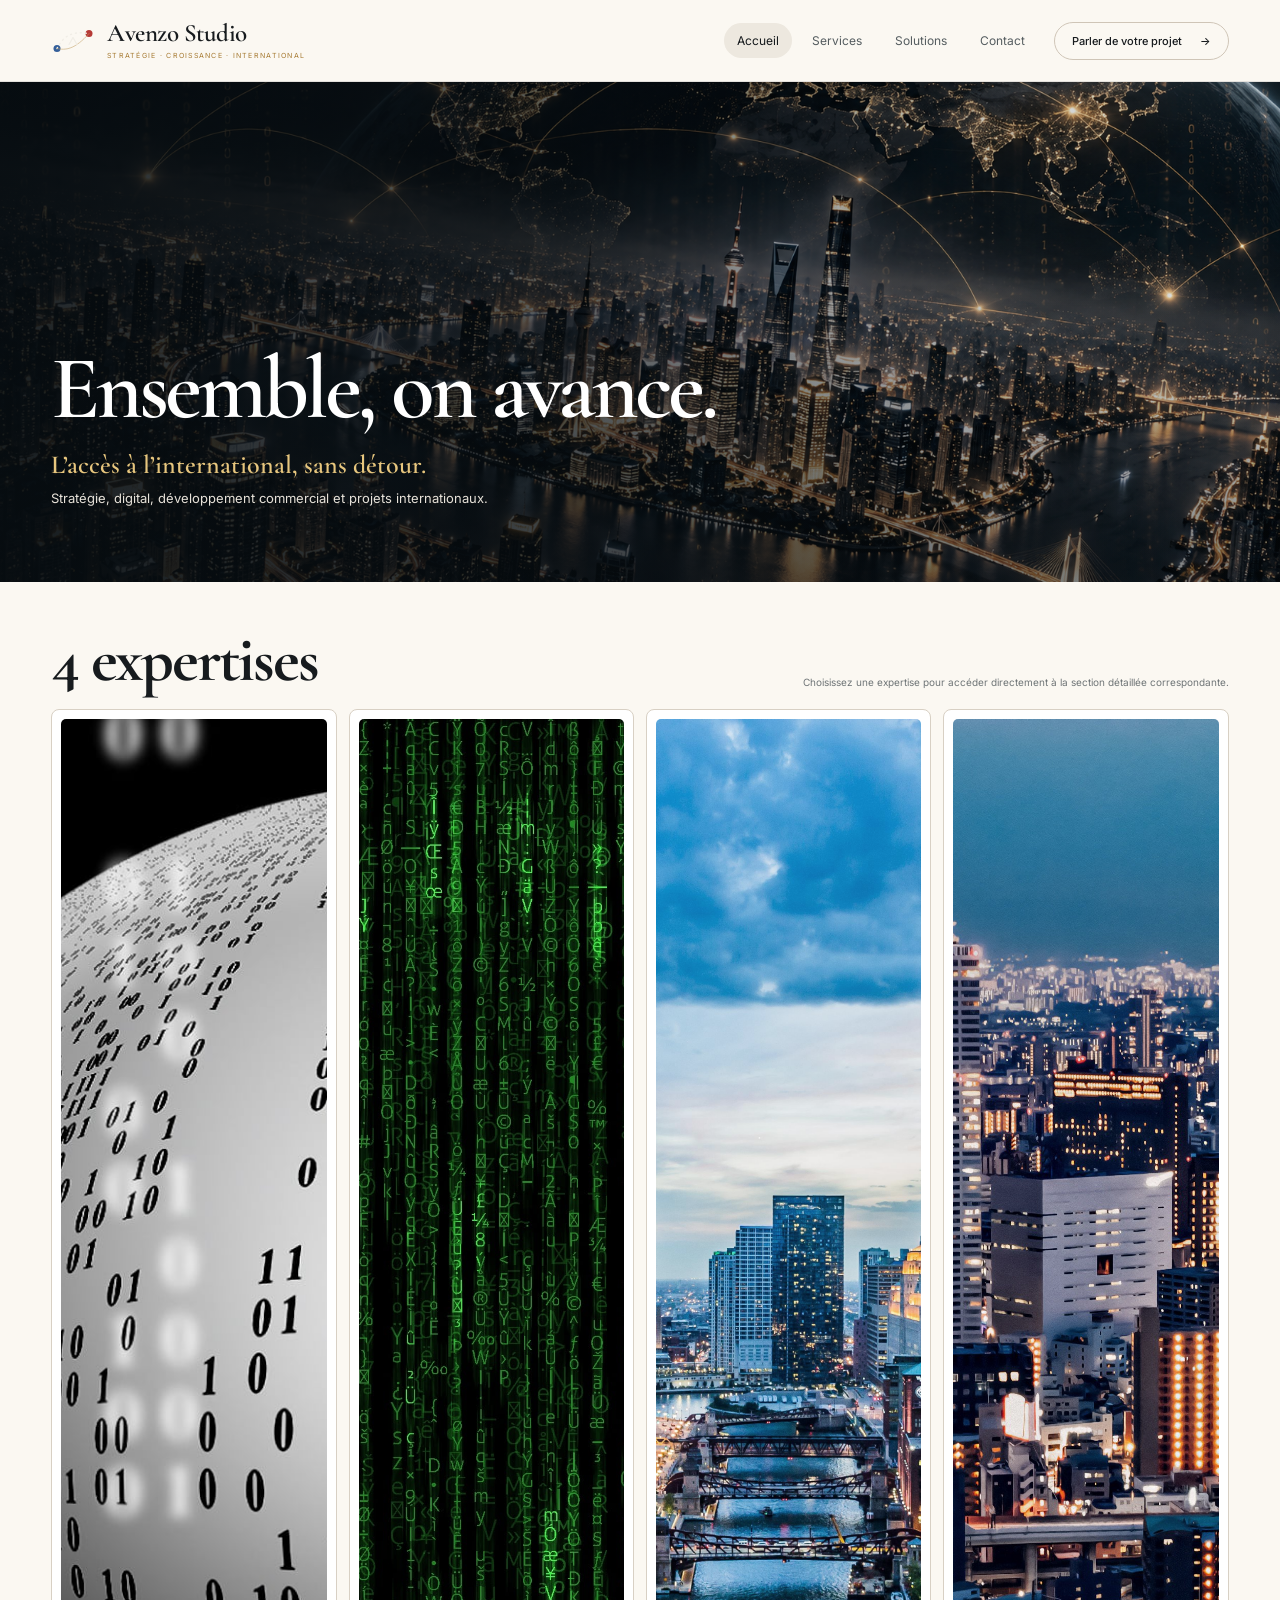
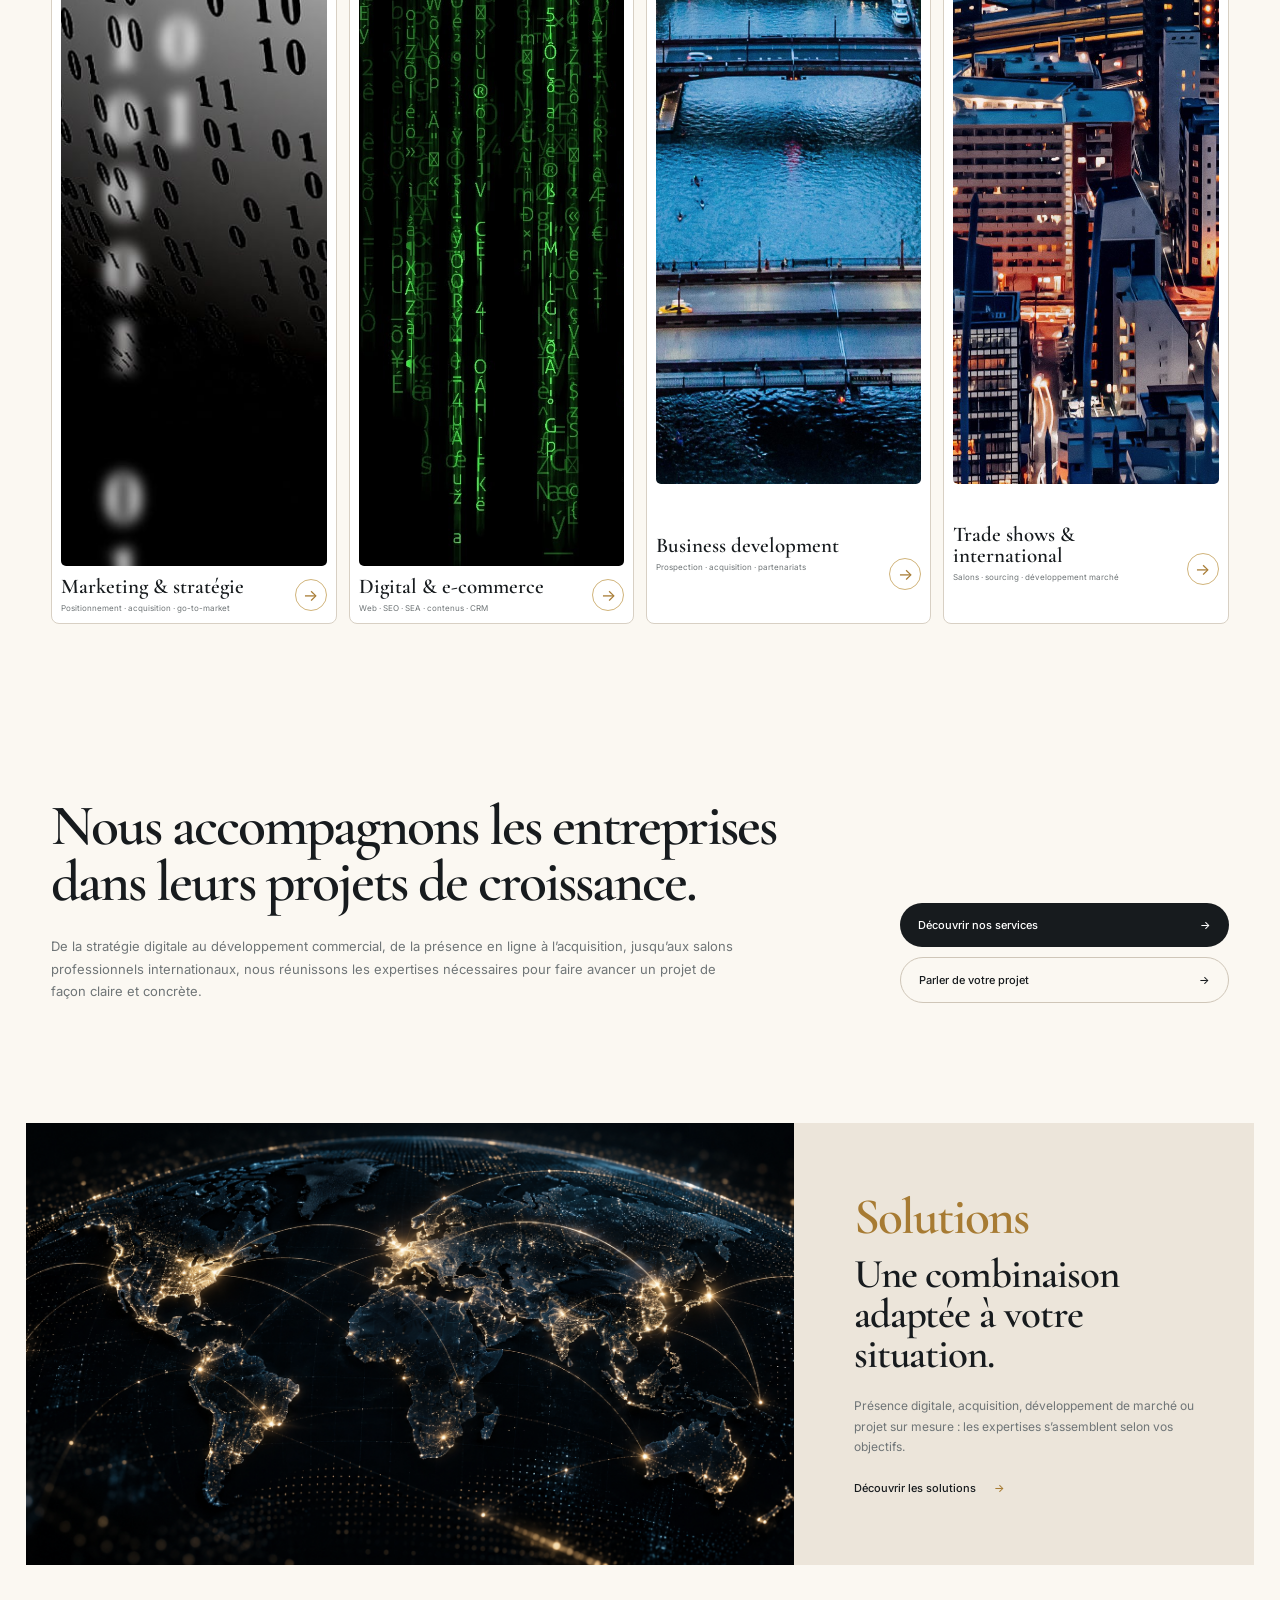
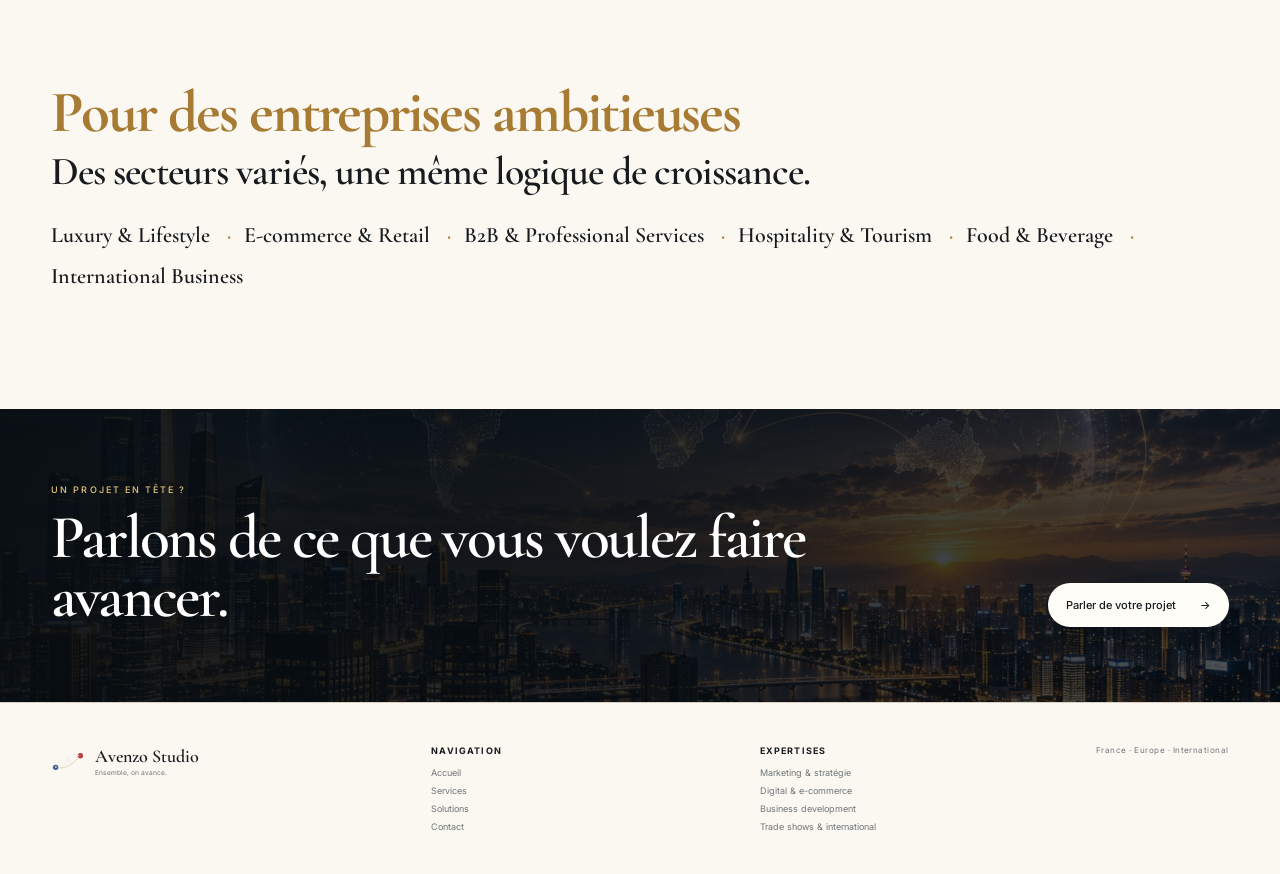
==== index.html @ 33664905 "Restore owner-supplied images to homepage expertise cards" ====
<!doctype html>
<html lang="fr">
<head>
  <meta charset="utf-8" />
  <meta name="viewport" content="width=device-width, initial-scale=1" />
  <meta name="description" content="Avenzo Studio accompagne les entreprises en stratégie, digital, business development et développement international." />
  <meta name="robots" content="index,follow" />
  <meta name="theme-color" content="#f7f2e9" />
  <link rel="canonical" href="https://avenzo-kappa.vercel.app/" />
  <meta property="og:type" content="website" />
  <meta property="og:title" content="Avenzo Studio — Ensemble, on avance" />
  <meta property="og:description" content="Stratégie, digital, développement commercial et projets internationaux." />
  <meta property="og:url" content="https://avenzo-kappa.vercel.app/" />
  <title>Avenzo Studio — Ensemble, on avance</title>
  <link rel="preconnect" href="https://fonts.googleapis.com">
  <link rel="preconnect" href="https://fonts.gstatic.com" crossorigin>
  <link href="https://fonts.googleapis.com/css2?family=Cormorant+Garamond:wght@600;700&family=Inter:wght@400;500;600&display=swap" rel="stylesheet">
  <link rel="icon" href="/assets/avenzo-mark.svg" type="image/svg+xml" />
  <link rel="stylesheet" href="/styles.css" />
  <script type="application/ld+json">
  {
    "@context":"https://schema.org",
    "@type":"Organization",
    "name":"Avenzo Studio",
    "url":"https://avenzo-kappa.vercel.app/",
    "logo":"https://avenzo-kappa.vercel.app/assets/avenzo-mark.svg",
    "email":"contact@avenzostudios.com",
    "description":"Avenzo Studio accompagne les entreprises en stratégie, digital, business development et développement international.",
    "areaServed":["France","Europe","International"],
    "knowsLanguage":["fr","zh","en"]
  }
  </script>
  <!-- asset-refresh-2026-09-22: high-resolution media -->
</head>
<body data-page="home">
  <a class="skip-link" href="#main">Aller au contenu</a>

  <header class="site-header">
    <a class="brand" href="/" aria-label="Avenzo Studio — Accueil">
      <img src="/assets/avenzo-mark.svg" alt="" />
      <span><strong>Avenzo Studio</strong><small>Stratégie · Croissance · International</small></span>
    </a>
    <button class="menu-toggle" type="button" aria-expanded="false" aria-controls="main-nav">Menu</button>
    <nav class="main-nav" id="main-nav" aria-label="Navigation principale">
      <a class="active" href="/">Accueil</a>
      <a href="/services">Services</a>
      <a href="/solutions">Solutions</a>
      <a href="/contact">Contact</a>
    </nav>
    <a class="header-cta" href="/contact">Parler de votre projet <span>→</span></a>
  </header>

  <main id="main">
    <section class="hero hero-v8">
      <img class="hero-image" src="/assets/generated-global-cybercity.png" alt="" width="2048" height="1365" fetchpriority="high" decoding="async" />
      <div class="hero-shade"></div>
      <div class="hero-content shell">
        <h1>Ensemble, on avance.</h1>
        <p class="hero-tagline">L’accès à l’international, sans détour.</p>
        <p class="hero-lead">Stratégie, digital, développement commercial et projets internationaux.</p>
      </div>
    </section>

    <section class="expertise-section shell" aria-labelledby="expertise-title">
      <div class="expertise-topline">
        <div>
          <h2 id="expertise-title" class="section-title-primary">4 expertises</h2>
        </div>
        <p>Choisissez une expertise pour accéder directement à la section détaillée correspondante.</p>
      </div>

      <div class="expertise-grid">
        <a class="expertise-card" href="/services#strategy">
          <img src="/assets/original-strategy-globe.jpg" alt="Univers stratégique et international" width="2048" height="1447" loading="lazy" decoding="async" />
          <div class="expertise-card-copy"><strong>Marketing & stratégie</strong><small>Positionnement · acquisition · go-to-market</small></div><span>→</span>
        </a>
        <a class="expertise-card" href="/services#digital">
          <img src="/assets/original-digital-matrix.jpg" alt="Univers digital et e-commerce" width="2048" height="1447" loading="lazy" decoding="async" />
          <div class="expertise-card-copy"><strong>Digital & e-commerce</strong><small>Web · SEO · SEA · contenus · CRM</small></div><span>→</span>
        </a>
        <a class="expertise-card" href="/services#growth">
          <img src="/assets/original-growth-city.jpg" alt="Développement commercial et croissance" width="2048" height="1365" loading="lazy" decoding="async" />
          <div class="expertise-card-copy"><strong>Business development</strong><small>Prospection · acquisition · partenariats</small></div><span>→</span>
        </a>
        <a class="expertise-card" href="/services#trade">
          <img src="/assets/original-trade-city.jpg" alt="Salons professionnels et développement international" width="2048" height="1365" loading="lazy" decoding="async" />
          <div class="expertise-card-copy"><strong>Trade shows & international</strong><small>Salons · sourcing · développement marché</small></div><span>→</span>
        </a>
      </div>
    </section>

    <section class="intro-section section-shell">
      <div class="intro-copy">
        <h2>Nous accompagnons les entreprises dans leurs projets de croissance.</h2>
        <p>De la stratégie digitale au développement commercial, de la présence en ligne à l’acquisition, jusqu’aux salons professionnels internationaux, nous réunissons les expertises nécessaires pour faire avancer un projet de façon claire et concrète.</p>
      </div>
      <div class="intro-actions">
        <a class="button button-dark" href="/services">Découvrir nos services <span>→</span></a>
        <a class="button button-ghost" href="/contact">Parler de votre projet <span>→</span></a>
      </div>
    </section>

    <section class="image-banner image-banner-split">
      <div class="image-panel">
        <img src="/assets/generated-network-midnight.png" alt="Shanghai et développement international" width="1672" height="941" loading="lazy" decoding="async" />
      </div>
      <div class="image-banner-copy">
        <h2 class="solutions-focus">Solutions</h2>
        <h3>Une combinaison adaptée à votre situation.</h3>
        <p>Présence digitale, acquisition, développement de marché ou projet sur mesure : les expertises s’assemblent selon vos objectifs.</p>
        <a class="text-link" href="/solutions">Découvrir les solutions <span>→</span></a>
      </div>
    </section>

    <section class="sector-section section-shell">
      <div class="sector-heading">
        <h2>Pour des entreprises ambitieuses</h2>
        <h3>Des secteurs variés, une même logique de croissance.</h3>
      </div>
      <div class="sector-list" aria-label="Secteurs accompagnés">
        <span>Luxury & Lifestyle</span>
        <span>E-commerce & Retail</span>
        <span>B2B & Professional Services</span>
        <span>Hospitality & Tourism</span>
        <span>Food & Beverage</span>
        <span>International Business</span>
      </div>
    </section>

    <section class="final-cta">
      <div><p class="eyebrow eyebrow-light">UN PROJET EN TÊTE ?</p><h2>Parlons de ce que vous voulez faire avancer.</h2></div>
      <a class="button button-light" href="/contact">Parler de votre projet <span>→</span></a>
    </section>
  </main>

  <footer class="site-footer site-footer-structured">
    <div class="footer-brand">
      <img src="/assets/avenzo-mark.svg" alt="" />
      <span><strong>Avenzo Studio</strong><small>Ensemble, on avance.</small></span>
    </div>
    <nav class="footer-nav" aria-label="Navigation du pied de page">
      <div><strong>Navigation</strong><a href="/">Accueil</a><a href="/services">Services</a><a href="/solutions">Solutions</a><a href="/contact">Contact</a></div>
      <div><strong>Expertises</strong><a href="/services#strategy">Marketing & stratégie</a><a href="/services#digital">Digital & e-commerce</a><a href="/services#growth">Business development</a><a href="/services#trade">Trade shows & international</a></div>
    </nav>
    <p class="footer-note">France · Europe · International</p>
  </footer>

  <script src="/app.js"></script>
  <script src="/tracking-config.js"></script>
  <script src="/tracking.js"></script>
</body>
</html>
---- styles.css ----
:root{
  --paper:#f4efe6;
  --paper-2:#fbf8f2;
  --ink:#171b1e;
  --muted:#6f7577;
  --line:#d8d0c4;
  --gold:#a77b33;
  --gold-soft:#d9bd86;
  --dark:#10171d;
  --dark-2:#172129;
  --white:#fffdf8;
  --title:"Cormorant Garamond",Georgia,"Times New Roman",serif;
  --ui:"Inter",system-ui,-apple-system,BlinkMacSystemFont,"Segoe UI",sans-serif;
}

*{box-sizing:border-box}
html{scroll-behavior:smooth;scroll-padding-top:96px}
body{margin:0;background:var(--paper-2);color:var(--ink);font-family:var(--ui);font-weight:400}
body.menu-open{overflow:hidden}
a{color:inherit;text-decoration:none}
button,input,textarea{font:inherit}
img{display:block;max-width:100%}
.skip-link{position:fixed;left:16px;top:-80px;z-index:100;background:#fff;color:#000;padding:10px 14px;border-radius:4px}
.skip-link:focus{top:16px}

.site-header{
  position:sticky;top:0;z-index:40;
  display:grid;grid-template-columns:1fr auto 1fr;align-items:center;gap:28px;
  min-height:82px;padding:0 4vw;
  background:rgba(251,248,242,.94);backdrop-filter:blur(14px);
  border-bottom:1px solid rgba(23,27,30,.10)
}
.brand{display:flex;align-items:center;gap:12px;min-width:0}
.brand img{width:44px;height:44px;object-fit:contain}
.brand span{display:flex;flex-direction:column;min-width:0}
.brand strong{font:600 25px/1 var(--title);letter-spacing:-.02em}
.brand small{margin-top:5px;color:var(--gold);font-size:7px;letter-spacing:.18em;text-transform:uppercase;white-space:nowrap}
.main-nav{display:flex;align-items:center;gap:7px}
.main-nav a{padding:10px 13px;border-radius:999px;color:#555d60;font-size:12px}
.main-nav a:hover,.main-nav a.active{background:#ede8df;color:#15191c}
.header-cta{justify-self:end;display:inline-flex;align-items:center;gap:18px;padding:11px 17px;border:1px solid #cfc5b7;border-radius:999px;font-size:11px;font-weight:500}
.header-cta:hover{background:#171b1e;color:#fff;border-color:#171b1e}
.menu-toggle{display:none;border:1px solid #cfc5b7;border-radius:999px;background:transparent;padding:10px 14px;font-size:11px}

.banner{
  position:relative;overflow:hidden;
  min-height:430px;display:flex;align-items:flex-end;
  color:var(--white);background:var(--dark)
}
.banner-home{min-height:500px}
.banner-page{min-height:390px}
.banner-image{position:absolute;inset:0;width:100%;height:100%;object-fit:cover;filter:saturate(.78) contrast(1.02)}
.banner-overlay{position:absolute;inset:0;background:
  linear-gradient(90deg,rgba(11,17,22,.88) 0%,rgba(11,17,22,.66) 46%,rgba(11,17,22,.20) 78%,rgba(11,17,22,.12) 100%),
  linear-gradient(0deg,rgba(11,17,22,.42),rgba(11,17,22,.04))}
.banner-content{position:relative;z-index:2;width:min(1180px,92vw);margin:0 auto;padding:72px 0}
.banner-content h1{max-width:880px;margin:0;font:600 clamp(52px,6.2vw,90px)/.88 var(--title);letter-spacing:-.04em}
.banner-content h1 span{color:#e0bd79}
.banner-lead{max-width:680px;margin:23px 0 0;color:#e6e2da;font-size:14px;line-height:1.65}
.banner-sideword{position:absolute;z-index:2;right:4vw;bottom:54px;color:#f1d296;font-size:10px;letter-spacing:.36em;writing-mode:vertical-rl;text-transform:uppercase}
.eyebrow{margin:0 0 14px;color:var(--gold);font-size:9px;font-weight:500;letter-spacing:.23em;text-transform:uppercase}
.eyebrow-light{color:#e7c67e}

.section-shell{width:min(1180px,92vw);margin:0 auto}
.intro-section{display:grid;grid-template-columns:minmax(0,1.4fr) minmax(260px,.6fr);gap:80px;align-items:end;padding:105px 0 120px}
.intro-copy{max-width:760px}
.intro-copy h2,.section-heading h2,.solutions-intro h2,.solution-copy h2,.method h2,.service-detail-head h2,.contact-intro h2{
  margin:0;font:600 clamp(38px,4.5vw,60px)/.98 var(--title);letter-spacing:-.035em
}
.intro-copy>p:last-child,.solutions-intro>p:last-child,.solution-copy>p:last-child,.contact-intro>p{
  max-width:700px;margin:24px 0 0;color:var(--muted);font-size:13px;line-height:1.75
}
.intro-actions{display:flex;flex-direction:column;align-items:stretch;gap:10px}
.button{display:inline-flex;align-items:center;justify-content:space-between;gap:24px;padding:15px 18px;border-radius:999px;font-size:11px;font-weight:500;transition:.18s ease}
.button:hover{transform:translateY(-1px)}
.button-dark{background:var(--ink);color:#fff}
.button-light{background:var(--white);color:var(--ink)}
.button-ghost{border:1px solid #cfc6b8;background:transparent}
.text-link{display:inline-flex;align-items:center;gap:18px;margin-top:24px;font-size:11px;font-weight:500;color:var(--ink)}
.text-link span{color:var(--gold)}

.service-entry{padding:0 0 125px}
.section-heading{display:grid;grid-template-columns:minmax(0,1fr) minmax(240px,.48fr);gap:70px;align-items:end;margin-bottom:36px}
.section-heading .eyebrow{grid-column:1/-1;margin-bottom:-44px}
.section-heading h2{max-width:760px}
.section-heading>p:last-child{margin:0;color:var(--muted);font-size:11px;line-height:1.6}
.section-heading.compact{display:block}.section-heading.compact .eyebrow{margin-bottom:14px}
.service-band{border-top:1px solid var(--line);border-bottom:1px solid var(--line)}
.service-link{
  display:grid;grid-template-columns:42px 46px minmax(0,1fr) 30px;gap:18px;align-items:center;
  min-height:92px;padding:15px 3px;border-bottom:1px solid var(--line)
}
.service-link:last-child{border-bottom:0}
.service-link:hover{background:rgba(167,123,51,.035)}
.service-number{color:#aaa295;font-size:9px}
.service-symbol{display:grid;place-items:center;width:42px;height:42px;border:1px solid #b99a65;border-radius:50%;color:var(--gold);font-size:18px}
.service-copy strong{display:block;font:600 23px/1 var(--title)}
.service-copy small{display:block;margin-top:6px;color:var(--muted);font-size:9px}
.service-arrow{justify-self:end;color:var(--gold);font-size:18px}

.image-banner{width:min(1280px,96vw);margin:0 auto 120px;min-height:430px}
.image-banner-split{display:grid;grid-template-columns:1.25fr .75fr;background:#ece5da}
.image-panel{min-height:430px;overflow:hidden}
.image-panel img{width:100%;height:100%;object-fit:cover;filter:saturate(.72)}
.image-banner-copy{display:flex;flex-direction:column;justify-content:center;padding:70px 60px}
.image-banner-copy h2{margin:0;font:600 clamp(36px,4vw,56px)/.95 var(--title)}
.image-banner-copy>p:not(.eyebrow){margin:22px 0 0;color:var(--muted);font-size:12px;line-height:1.7}

.sector-section{padding-bottom:120px}
.sector-line{display:flex;flex-wrap:wrap;gap:0;border-top:1px solid var(--line);border-bottom:1px solid var(--line)}
.sector-line span{flex:1 1 30%;padding:18px 20px;border-right:1px solid var(--line);font:600 18px var(--title)}
.sector-line span:nth-child(3n){border-right:0}
.sector-line span:nth-child(n+4){border-top:1px solid var(--line)}

.final-cta{display:flex;align-items:end;justify-content:space-between;gap:50px;padding:75px max(4vw,calc((100vw - 1180px)/2));background:var(--dark);color:#fff}
.final-cta h2{max-width:780px;margin:0;font:600 clamp(40px,4.8vw,66px)/.96 var(--title);letter-spacing:-.035em}

.site-footer{display:grid;grid-template-columns:1fr auto 1fr;align-items:center;gap:24px;padding:30px 4vw 42px;background:var(--paper-2);border-top:1px solid var(--line);color:var(--muted);font-size:8px}
.footer-brand{display:flex;align-items:center;gap:10px}.footer-brand img{width:34px}
.footer-brand span{display:flex;flex-direction:column}.footer-brand strong{font:600 18px var(--title);color:var(--ink)}
.footer-brand small{margin-top:2px}
.footer-links{display:flex;gap:18px}.footer-links a:hover{color:var(--ink)}
.site-footer>p{justify-self:end;text-align:right;letter-spacing:.06em}

.service-jump{
  position:sticky;top:82px;z-index:20;
  display:grid;grid-template-columns:repeat(4,1fr);
  background:rgba(251,248,242,.95);backdrop-filter:blur(12px);
  border-bottom:1px solid var(--line)
}
.service-jump a{padding:14px 20px;text-align:center;border-right:1px solid var(--line);font-size:9px;letter-spacing:.08em;text-transform:uppercase}
.service-jump a:last-child{border-right:0}
.service-jump a:hover{background:#eee8de}

.service-detail-section{
  width:min(1180px,92vw);margin:0 auto;
  display:grid;grid-template-columns:minmax(0,.82fr) minmax(0,1.18fr);gap:90px;
  padding:115px 0;border-bottom:1px solid var(--line)
}
.service-detail-section.alt{background:transparent}
.service-detail-section:target{animation:sectionFocus 1.2s ease}
@keyframes sectionFocus{0%{background:rgba(167,123,51,.10)}100%{background:transparent}}
.service-detail-head{display:grid;grid-template-columns:34px 1fr;gap:22px;align-items:start}
.detail-index{padding-top:8px;color:#aaa195;font-size:9px}
.service-detail-head h2{font-size:clamp(38px,4vw,56px)}
.service-detail-body>p{margin:0 0 38px;color:var(--muted);font-size:13px;line-height:1.75}
.capability-columns{display:grid;grid-template-columns:1fr 1fr;gap:38px}
.capability-columns ul{margin:0;padding:0;list-style:none}
.capability-columns li{padding:12px 0;border-bottom:1px solid #e0d9ce;font-size:10px}
.capability-columns li:first-child{border-top:1px solid #e0d9ce}

.solutions-intro{padding:105px 0 85px}
.solutions-intro{max-width:1180px}
.solutions-intro>p:last-child{max-width:760px}
.solution-row{display:grid;grid-template-columns:52px minmax(0,.85fr) minmax(0,.75fr);gap:48px;align-items:start;padding:58px 0;border-top:1px solid var(--line)}
.solution-row:last-of-type{border-bottom:1px solid var(--line)}
.solution-number{color:#a59c90;font-size:9px;padding-top:8px}
.solution-copy h2{font-size:clamp(34px,3.6vw,52px)}
.solution-copy>p:last-child{max-width:520px}
.solution-list{padding-top:9px;color:#4f5658;font-size:10px;line-height:2.1}

.method{padding:125px 0}
.method .section-heading{display:block;margin-bottom:45px}.method .section-heading .eyebrow{margin-bottom:14px}
.method-line{display:grid;grid-template-columns:repeat(5,1fr);margin:0;padding:0;list-style:none;border-top:1px solid var(--line);border-bottom:1px solid var(--line)}
.method-line li{min-height:205px;padding:24px 18px;border-right:1px solid var(--line)}.method-line li:last-child{border-right:0}
.method-line span{color:var(--gold);font-size:9px}.method-line strong{display:block;margin-top:38px;font:600 23px var(--title)}
.method-line p{margin:10px 0 0;color:var(--muted);font-size:9px;line-height:1.55}
.principles{padding-bottom:125px}
.principle-line{display:grid;grid-template-columns:repeat(5,1fr);border-top:1px solid var(--line);border-bottom:1px solid var(--line)}
.principle-line>div{padding:22px 18px;border-right:1px solid var(--line)}.principle-line>div:last-child{border-right:0}
.principle-line strong{font:600 18px var(--title)}
.principle-line p{margin:8px 0 0;color:var(--muted);font-size:9px;line-height:1.55}

.contact-layout{display:grid;grid-template-columns:.8fr 1.2fr;gap:95px;padding:110px 0 125px}
.contact-intro{max-width:520px}.contact-intro h2{font-size:clamp(40px,4.4vw,58px)}
.contact-meta{margin-top:42px;border-top:1px solid var(--line)}
.contact-meta>div{display:grid;grid-template-columns:100px 1fr;gap:20px;padding:14px 0;border-bottom:1px solid var(--line);font-size:9px}
.contact-meta span{color:var(--muted)}.contact-meta strong,.contact-meta a{font-weight:500}
.contact-form{padding:38px 40px;background:#eee8de}
.contact-form fieldset{margin:0 0 34px;padding:0;border:0}.contact-form legend{margin-bottom:18px;font:600 24px var(--title)}
.need-grid{display:grid;grid-template-columns:1fr 1fr;gap:8px 20px}
.need-grid label{display:flex;align-items:center;gap:8px;font-size:9px;color:#51585a}.need-grid input{accent-color:#98702f}
.form-grid{display:grid;grid-template-columns:1fr 1fr;gap:18px}
.form-grid label{display:flex;flex-direction:column;gap:7px;color:#555d60;font-size:8px;text-transform:uppercase;letter-spacing:.08em}
.form-grid .full{grid-column:1/-1}
.form-grid input,.form-grid textarea{width:100%;border:0;border-bottom:1px solid #bfb5a7;background:transparent;padding:10px 2px;color:var(--ink);font-size:11px;outline:none}
.form-grid textarea{border:1px solid #c7bdaf;padding:12px;resize:vertical}
.form-grid input:focus,.form-grid textarea:focus{border-color:var(--gold)}
.submit-button{margin-top:26px;border:0;cursor:pointer}
.form-note{max-width:600px;margin:13px 0 0;color:#7e8586;font-size:8px;line-height:1.5}

@media(max-width:1000px){
  .site-header{grid-template-columns:1fr auto}.main-nav{display:none}.main-nav.open{position:fixed;inset:82px 0 auto 0;display:flex;flex-direction:column;align-items:stretch;padding:18px;background:var(--paper-2);border-bottom:1px solid var(--line)}
  .main-nav.open a{padding:14px;border-radius:0;border-bottom:1px solid var(--line)}.menu-toggle{display:block;justify-self:end}.header-cta{display:none}
  .banner-home{min-height:450px}.banner-sideword{display:none}
  .intro-section,.contact-layout{grid-template-columns:1fr;gap:45px}.intro-actions{max-width:360px}
  .section-heading{grid-template-columns:1fr;gap:18px}.section-heading .eyebrow{grid-column:auto;margin-bottom:0}
  .image-banner-split{grid-template-columns:1fr}.image-panel{min-height:330px}.image-banner-copy{padding:50px 38px}
  .solution-row{grid-template-columns:36px 1fr}.solution-list{grid-column:2}
  .method-line,.principle-line{grid-template-columns:1fr 1fr}.method-line li:nth-child(2n),.principle-line>div:nth-child(2n){border-right:0}.method-line li:nth-child(n+3),.principle-line>div:nth-child(n+3){border-top:1px solid var(--line)}
  .service-detail-section{grid-template-columns:1fr;gap:40px}
  .site-footer{grid-template-columns:1fr auto}.site-footer>p{grid-column:1/-1;justify-self:start;text-align:left}
}

@media(max-width:680px){
  html{scroll-padding-top:72px}
  .site-header{min-height:72px;padding:0 18px}.brand img{width:38px;height:38px}.brand strong{font-size:21px}.brand small{font-size:6px}.main-nav.open{inset:72px 0 auto}
  .banner-home{min-height:410px}.banner-page{min-height:330px}.banner-content{width:auto;margin:0;padding:55px 20px}.banner-content h1{font-size:50px}.banner-lead{font-size:12px}
  .section-shell{width:auto;margin:0 20px}
  .intro-section{padding:72px 0 85px}.intro-copy h2,.section-heading h2,.solutions-intro h2,.contact-intro h2{font-size:39px}
  .service-entry{padding-bottom:85px}.service-link{grid-template-columns:32px 38px 1fr 22px;gap:11px;min-height:86px}.service-symbol{width:36px;height:36px}.service-copy strong{font-size:18px}.service-copy small{font-size:8px}
  .image-banner{width:auto;margin:0 12px 85px}.image-panel{min-height:250px}.image-banner-copy{padding:38px 24px}.image-banner-copy h2{font-size:38px}
  .sector-line span{flex:1 1 100%;border-right:0!important;border-top:1px solid var(--line)}.sector-line span:first-child{border-top:0}
  .final-cta{align-items:flex-start;flex-direction:column;padding:55px 20px}.final-cta h2{font-size:42px}
  .site-footer{grid-template-columns:1fr;padding:26px 20px 35px}.footer-links{flex-wrap:wrap}
  .service-jump{top:72px;grid-template-columns:1fr 1fr}.service-jump a:nth-child(2){border-right:0}.service-jump a:nth-child(n+3){border-top:1px solid var(--line)}
  .service-detail-section{width:auto;margin:0 20px;padding:78px 0}.service-detail-head{grid-template-columns:26px 1fr}.service-detail-head h2{font-size:39px}.capability-columns{grid-template-columns:1fr;gap:0}
  .solutions-intro{padding:72px 0 60px}.solution-row{grid-template-columns:28px 1fr;gap:20px;padding:45px 0}.solution-copy h2{font-size:36px}.solution-list{font-size:9px}
  .method{padding:85px 0}.method-line,.principle-line{grid-template-columns:1fr}.method-line li,.principle-line>div{border-right:0!important;border-top:1px solid var(--line)}.method-line li:first-child,.principle-line>div:first-child{border-top:0}
  .principles{padding-bottom:85px}
  .contact-layout{padding:75px 0 90px}.contact-form{padding:28px 20px}.need-grid,.form-grid{grid-template-columns:1fr}.form-grid .full{grid-column:auto}
}

@media(prefers-reduced-motion:reduce){
  *{scroll-behavior:auto!important;animation:none!important;transition:none!important}
}


/* Homepage: surface the four service categories immediately below the hero */
.service-entry-early{
  padding:44px 0 76px;
}
.service-entry-topline{
  display:flex;
  align-items:flex-end;
  justify-content:space-between;
  gap:28px;
  margin-bottom:18px;
}
.service-entry-topline .eyebrow{
  margin:0;
}
.service-entry-topline>p:last-child{
  max-width:430px;
  margin:0;
  color:var(--muted);
  font-size:10px;
  line-height:1.55;
  text-align:right;
}
.service-entry-early .service-band{
  display:grid;
  grid-template-columns:repeat(4,minmax(0,1fr));
  border-top:1px solid var(--line);
  border-bottom:1px solid var(--line);
}
.service-entry-early .service-link{
  grid-template-columns:42px minmax(0,1fr) 22px;
  gap:14px;
  min-height:112px;
  padding:20px 18px;
  border-bottom:0;
  border-right:1px solid var(--line);
}
.service-entry-early .service-link:last-child{
  border-right:0;
}
.service-entry-early .service-number{
  display:none;
}
.service-entry-early .service-symbol{
  width:40px;
  height:40px;
}
.service-entry-early .service-copy strong{
  font-size:20px;
}
.service-entry-early .service-copy small{
  max-width:180px;
  line-height:1.45;
}
.service-entry-early + .intro-section{
  padding-top:18px;
}

@media(max-width:1000px){
  .service-entry-early .service-band{
    grid-template-columns:1fr 1fr;
  }
  .service-entry-early .service-link:nth-child(2){
    border-right:0;
  }
  .service-entry-early .service-link:nth-child(n+3){
    border-top:1px solid var(--line);
  }
}
@media(max-width:680px){
  .service-entry-early{
    padding:30px 0 58px;
  }
  .service-entry-topline{
    align-items:flex-start;
    flex-direction:column;
    gap:8px;
  }
  .service-entry-topline>p:last-child{
    text-align:left;
  }
  .service-entry-early .service-band{
    grid-template-columns:1fr;
  }
  .service-entry-early .service-link{
    border-right:0!important;
    border-top:1px solid var(--line);
  }
  .service-entry-early .service-link:first-child{
    border-top:0;
  }
  .service-entry-early + .intro-section{
    padding-top:0;
  }
}


/* v7 homepage direction: Avenzo Studio hero + image-led expertise cards */
.shell{width:min(1200px,92vw);margin-inline:auto}

.hero-v7{
  position:relative;
  min-height:510px;
  display:flex;
  align-items:flex-end;
  overflow:hidden;
  background:#0b141a;
  color:#fff;
}
.hero-v7 .hero-image{
  position:absolute;
  inset:0;
  width:100%;
  height:100%;
  object-fit:cover;
  filter:saturate(.78) contrast(1.02);
}
.hero-v7 .hero-shade{
  position:absolute;
  inset:0;
  background:
    linear-gradient(90deg,rgba(7,13,17,.90) 0%,rgba(7,13,17,.63) 47%,rgba(7,13,17,.20) 76%,rgba(7,13,17,.12) 100%),
    linear-gradient(0deg,rgba(7,13,17,.48),transparent 60%);
}
.hero-v7 .hero-content{
  position:relative;
  z-index:2;
  padding-block:68px;
}
.hero-v7 h1{
  margin:0;
  max-width:820px;
  font:600 clamp(64px,7vw,104px)/.84 var(--title);
  letter-spacing:-.045em;
}
.hero-tagline{
  margin:18px 0 0;
  font:600 24px var(--title);
  color:#efd39d;
}
.hero-lead{
  max-width:680px;
  margin:12px 0 0;
  color:#e4e1db;
  font-size:13px;
}
.hero-sideword{
  position:absolute;
  right:4vw;
  bottom:54px;
  z-index:2;
  color:#eac87e;
  font-size:9px;
  letter-spacing:.35em;
  writing-mode:vertical-rl;
}
.bridge-mini{
  display:flex;
  align-items:center;
  gap:14px;
  margin-top:22px;
  width:max-content;
  max-width:100%;
}
.bridge-mini svg{width:250px;height:auto}
.bridge-mini span{font-size:9px;letter-spacing:.10em;color:#d8d4cd}
.mini-country{fill:rgba(255,255,255,.04);stroke:#d7a24e;stroke-width:1.5}
.mini-route{fill:none;stroke:#d7a24e;stroke-width:1.5;stroke-dasharray:3 4}
.mini-dot-fr{fill:#4774ba}
.mini-dot-cn{fill:#d65049}

.expertise-section{padding:48px 0 82px}
.expertise-topline{
  display:flex;
  justify-content:space-between;
  gap:50px;
  align-items:end;
  margin-bottom:18px;
}
.expertise-topline h2{
  margin:0;
  font:600 34px var(--title);
}
.expertise-topline>p{
  max-width:430px;
  margin:0;
  color:var(--muted);
  font-size:10px;
  line-height:1.55;
  text-align:right;
}
.expertise-grid{
  display:grid;
  grid-template-columns:repeat(4,minmax(0,1fr));
  gap:12px;
}
.expertise-card{
  display:grid;
  grid-template-columns:1fr 34px;
  gap:10px;
  padding:9px;
  border:1px solid var(--line);
  border-radius:8px;
  background:#fff;
  overflow:hidden;
  transition:transform .18s ease,box-shadow .18s ease,border-color .18s ease;
}
.expertise-card:hover{
  transform:translateY(-3px);
  border-color:#cbb68e;
  box-shadow:0 12px 32px rgba(35,28,20,.07);
}
.expertise-card img{
  grid-column:1/-1;
  width:100%;
  aspect-ratio:16/9;
  object-fit:cover;
  border-radius:5px;
  filter:saturate(.88);
}
.expertise-card-copy strong{
  display:block;
  font:600 21px/1 var(--title);
}
.expertise-card-copy small{
  display:block;
  margin-top:6px;
  color:var(--muted);
  font-size:8px;
  line-height:1.4;
}
.expertise-card>span{
  align-self:center;
  justify-self:end;
  display:grid;
  place-items:center;
  width:32px;
  height:32px;
  border:1px solid #d1b47b;
  border-radius:50%;
  color:var(--gold);
}

/* Retire the previous icon service strip on the homepage; the image cards replace it. */
body[data-page="home"] .service-entry-early{display:none}

@media(max-width:1000px){
  .expertise-grid{grid-template-columns:1fr 1fr}
}
@media(max-width:680px){
  .hero-v7{min-height:470px}
  .hero-v7 .hero-content{padding-block:48px}
  .hero-v7 h1{font-size:58px}
  .hero-sideword{display:none}
  .bridge-mini{align-items:flex-start;flex-direction:column;gap:5px}
  .bridge-mini svg{width:210px}
  .expertise-section{padding-top:34px}
  .expertise-topline{align-items:flex-start;flex-direction:column;gap:8px}
  .expertise-topline>p{text-align:left}
  .expertise-grid{grid-template-columns:1fr}
}


/* Contact simplification retained */
.contact-layout{
  grid-template-columns:.72fr 1.28fr;
  gap:76px;
}
.contact-intro-compact{
  max-width:480px;
}
.contact-intro-compact>p{
  max-width:470px!important;
}
.contact-quickline{
  display:flex;
  flex-wrap:wrap;
  gap:8px 18px;
  margin-top:34px!important;
  padding-top:18px;
  border-top:1px solid var(--line);
  color:var(--muted)!important;
  font-size:9px!important;
  line-height:1.5!important;
}
.contact-quickline a{
  color:var(--ink);
  font-weight:500;
}
.contact-meta{display:none}

@media(max-width:680px){
  .contact-layout{gap:38px}
}


/* ========================================================================
   Business feedback pass - 2026-09-22
   Typography hierarchy, whitespace, removal of visual numbering/rules,
   right-aligned navigation, structured footer and balanced contact page.
   ======================================================================== */

:root{
  --display-1:clamp(58px,7vw,100px);
  --heading-1:clamp(46px,5.2vw,76px);
  --heading-2:clamp(34px,4vw,56px);
  --heading-3:clamp(24px,2.6vw,36px);
}

/* Navigation should sit together on the right, close to the CTA. */
.site-header{
  grid-template-columns:minmax(240px,1fr) auto auto;
  gap:12px;
}
.main-nav{
  justify-self:end;
}
.header-cta{
  justify-self:end;
  margin-left:4px;
}

/* Home hero: the quote is now the focus; remove brand/map visual clutter. */
.hero-v8{
  position:relative;
  min-height:500px;
  display:flex;
  align-items:flex-end;
  overflow:hidden;
  background:#0b141a;
  color:#fff;
}
.hero-v8 .hero-image{
  position:absolute;
  inset:0;
  width:100%;
  height:100%;
  object-fit:cover;
  filter:saturate(.76) contrast(1.03);
}
.hero-v8 .hero-shade{
  position:absolute;
  inset:0;
  background:
    linear-gradient(90deg,rgba(7,13,17,.90) 0%,rgba(7,13,17,.64) 46%,rgba(7,13,17,.20) 78%,rgba(7,13,17,.10) 100%),
    linear-gradient(0deg,rgba(7,13,17,.45),transparent 60%);
}
.hero-v8 .hero-content{
  position:relative;
  z-index:2;
  padding-block:76px;
}
.hero-v8 h1{
  max-width:900px;
  margin:0;
  font:600 var(--display-1)/.86 var(--title);
  letter-spacing:-.045em;
}
.hero-v8 .hero-tagline{
  margin-top:24px;
  font:600 26px/1.05 var(--title);
  color:#e7c67e;
}
.hero-v8 .hero-lead{
  max-width:680px;
  margin-top:12px;
  font-size:13px;
  color:#e7e2d9;
}

/* Clear H1/H2/H3 visual ladder across the public site. */
.banner-content h1{
  font-size:var(--heading-1);
}
.section-title-primary,
.solutions-focus,
.sector-heading h2,
.service-name,
.solution-name{
  font-family:var(--title);
  font-weight:700;
  letter-spacing:-.035em;
}
.section-title-primary{
  margin:0;
  font-size:clamp(46px,5vw,70px);
  line-height:.95;
}
.solutions-focus{
  margin:0;
  color:var(--gold);
  font-size:clamp(46px,5vw,68px);
  line-height:.92;
}
.image-banner-copy h3{
  margin:12px 0 0;
  max-width:500px;
  font:600 clamp(30px,3.2vw,44px)/.98 var(--title);
  letter-spacing:-.025em;
}
.sector-heading h2{
  margin:0;
  color:var(--gold);
  font-size:clamp(42px,4.6vw,64px);
  line-height:.96;
}
.sector-heading h3{
  max-width:800px;
  margin:10px 0 30px;
  font:600 clamp(28px,3.1vw,42px)/1 var(--title);
  letter-spacing:-.025em;
}

/* "4 expertises" is the headline, not a small eyebrow. */
.expertise-topline{
  align-items:flex-end;
}
.expertise-topline>p{
  max-width:460px;
}

/* Intro: no redundant Avenzo label. */
.intro-section{
  padding-top:92px;
}

/* Sectors: plain text list, no table/grid rules. */
.sector-section{
  padding-bottom:120px;
}
.sector-list{
  display:flex;
  flex-wrap:wrap;
  gap:15px 34px;
  align-items:center;
  padding:0;
}
.sector-list span{
  position:relative;
  font:600 22px/1.2 var(--title);
  color:var(--ink);
}
.sector-list span:not(:last-child)::after{
  content:"·";
  position:absolute;
  right:-21px;
  color:var(--gold);
}

/* Services: preserve left/right editorial structure, remove lines and numbering. */
.service-jump-clean{
  position:sticky;
  top:82px;
  z-index:20;
  display:flex;
  justify-content:center;
  gap:34px;
  padding:15px 5vw;
  background:rgba(251,248,242,.94);
  backdrop-filter:blur(12px);
  border:0;
}
.service-jump-clean a{
  padding:4px 0;
  border:0!important;
  color:#5d6365;
  font-size:10px;
  letter-spacing:.08em;
  text-transform:uppercase;
}
.service-jump-clean a:hover{
  background:transparent;
  color:var(--ink);
}
.service-detail-clean{
  grid-template-columns:minmax(0,.9fr) minmax(0,1.1fr);
  gap:84px;
  padding:100px 0;
  border:0!important;
}
.service-detail-clean + .service-detail-clean{
  margin-top:10px;
}
.service-detail-clean .service-detail-head{
  display:block;
}
.service-name{
  margin:0;
  color:var(--gold);
  font-size:clamp(44px,4.8vw,66px);
  line-height:.94;
}
.service-tagline{
  max-width:540px;
  margin:18px 0 0;
  font:600 clamp(28px,3vw,40px)/1 var(--title);
  color:var(--ink);
  letter-spacing:-.02em;
}
.service-detail-clean .service-detail-body>p{
  margin:0 0 28px;
  color:var(--muted);
  font-size:13px;
  line-height:1.75;
}
.capability-columns-clean{
  gap:34px;
}
.capability-columns-clean li{
  padding:6px 0;
  border:0!important;
  font-size:10px;
  line-height:1.5;
  color:#4f5658;
}
.capability-columns-clean li::before{
  content:"•";
  margin-right:8px;
  color:var(--gold);
}

/* Solutions: category is the primary heading; whitespace replaces separators. */
.solutions-intro-clean{
  padding-bottom:54px;
}
.solution-row-clean{
  grid-template-columns:minmax(0,.95fr) minmax(0,.7fr);
  gap:84px;
  padding:76px 0;
  border:0!important;
}
.solution-row-clean + .solution-row-clean{
  margin-top:12px;
}
.solution-name{
  margin:0;
  color:var(--gold);
  font-size:clamp(42px,4.5vw,62px);
  line-height:.95;
}
.solution-tagline{
  margin:14px 0 0;
  font:600 clamp(28px,3vw,40px)/1 var(--title);
  letter-spacing:-.02em;
}
.solution-row-clean .solution-copy>p:last-child{
  margin-top:17px;
}
.solution-row-clean .solution-list{
  align-self:center;
  padding-top:0;
  font-size:10px;
  line-height:1.9;
}
.method-clean{
  padding-top:98px;
}
.method-heading-clean{
  display:block;
}
.method-heading-clean .eyebrow{
  margin-bottom:14px;
}
.method-line-clean{
  display:grid;
  grid-template-columns:repeat(5,1fr);
  gap:28px;
  border:0!important;
}
.method-line-clean li{
  min-height:0;
  padding:0;
  border:0!important;
}
.method-line-clean strong{
  margin-top:0;
  font:600 24px/1 var(--title);
}
.method-line-clean p{
  margin-top:10px;
  font-size:9px;
  line-height:1.55;
}
.principle-line-clean{
  display:grid;
  grid-template-columns:repeat(5,1fr);
  gap:28px;
  border:0!important;
}
.principle-line-clean>div{
  padding:0;
  border:0!important;
}

/* Contact: balanced two-column composition, no redundant labels or rules. */
.contact-layout-balanced{
  grid-template-columns:.92fr 1.08fr;
  gap:78px;
  align-items:start;
}
.contact-intro-balanced{
  max-width:560px;
  padding-top:24px;
}
.contact-intro-balanced h2{
  font-size:clamp(44px,4.7vw,64px);
}
.contact-info-stack{
  margin-top:38px;
  padding:0;
  border:0!important;
}
.contact-email{
  display:inline-block;
  font:600 24px/1.1 var(--title);
  color:var(--ink);
}
.contact-info-stack p{
  margin:12px 0 0!important;
  color:var(--muted)!important;
  font-size:10px!important;
  line-height:1.6!important;
}
.contact-quickline,
.contact-meta{
  display:none!important;
}

/* Structured footer for users + internal linking/SEO. */
.site-footer-structured{
  grid-template-columns:minmax(220px,.7fr) minmax(420px,1.3fr) auto;
  align-items:start;
  gap:48px;
  padding-top:42px;
}
.footer-nav{
  display:grid;
  grid-template-columns:1fr 1fr;
  gap:40px;
}
.footer-nav>div{
  display:flex;
  flex-direction:column;
  gap:7px;
}
.footer-nav strong{
  margin-bottom:4px;
  color:var(--ink);
  font-size:9px;
  text-transform:uppercase;
  letter-spacing:.13em;
}
.footer-nav a{
  color:var(--muted);
  font-size:9px;
}
.footer-nav a:hover{
  color:var(--ink);
}
.footer-note{
  justify-self:end;
  margin:0;
  color:var(--muted);
  font-size:8px;
  letter-spacing:.08em;
  text-align:right;
}

@media(max-width:1000px){
  .site-header{
    grid-template-columns:1fr auto;
  }
  .service-detail-clean,
  .solution-row-clean,
  .contact-layout-balanced{
    grid-template-columns:1fr;
    gap:34px;
  }
  .method-line-clean,
  .principle-line-clean{
    grid-template-columns:1fr 1fr;
  }
  .site-footer-structured{
    grid-template-columns:1fr 1fr;
  }
  .footer-nav{
    grid-column:1/-1;
  }
  .footer-note{
    justify-self:start;
    text-align:left;
  }
}

@media(max-width:680px){
  .hero-v8{
    min-height:450px;
  }
  .hero-v8 .hero-content{
    padding:52px 20px;
  }
  .hero-v8 h1{
    font-size:58px;
  }
  .hero-v8 .hero-tagline{
    font-size:22px;
  }
  .expertise-topline{
    align-items:flex-start;
  }
  .sector-list{
    gap:12px 26px;
  }
  .sector-list span{
    font-size:19px;
  }
  .service-jump-clean{
    position:static;
    flex-wrap:wrap;
    gap:12px 22px;
  }
  .service-detail-clean,
  .solution-row-clean{
    padding:58px 0;
  }
  .method-line-clean,
  .principle-line-clean{
    grid-template-columns:1fr;
    gap:26px;
  }
  .site-footer-structured{
    grid-template-columns:1fr;
  }
  .footer-nav{
    grid-template-columns:1fr;
    gap:24px;
  }
}


/* Final refinement: preserve the existing service list structure without rules or added bullets. */
.capability-columns-clean ul{
  display:grid;
  gap:7px;
}
.capability-columns-clean li::before{
  content:none;
}


/* Source-of-truth audit fix: PDF page 4 requires "4 expertises" to be a large bold focus. */
.expertise-topline h2.section-title-primary{
  font-size:clamp(46px,5vw,70px);
  line-height:.95;
  font-weight:700;
}


/* High-resolution asset refresh — 2026-09-22 */
.hero-image,
.banner-image,
.expertise-card img,
.image-banner-media img{
  image-rendering:auto;
}

.final-cta{
  position:relative;
  isolation:isolate;
  overflow:hidden;
  background:
    linear-gradient(90deg,rgba(8,13,17,.94) 0%,rgba(8,13,17,.86) 48%,rgba(8,13,17,.70) 100%),
    url("/assets/generated-network-city.png") center 54% / cover no-repeat;
}
.final-cta > *{
  position:relative;
  z-index:1;
}
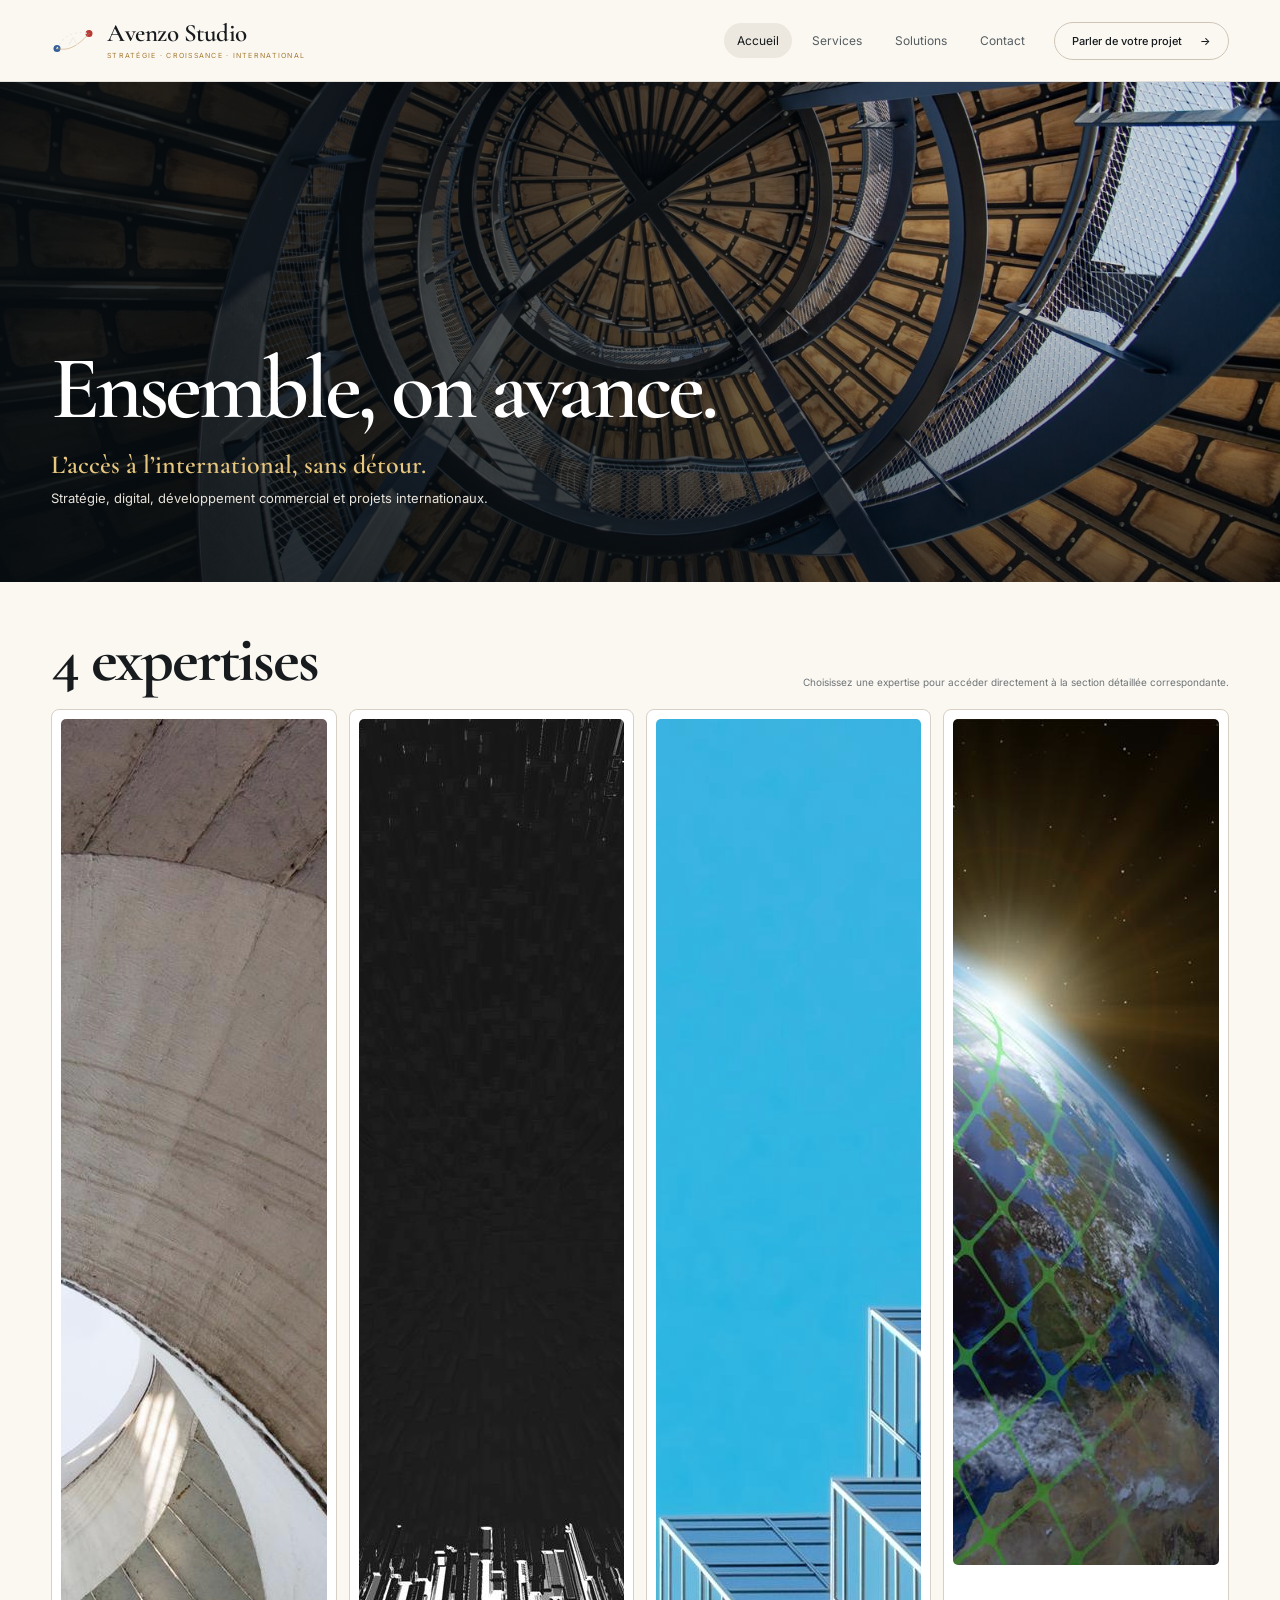
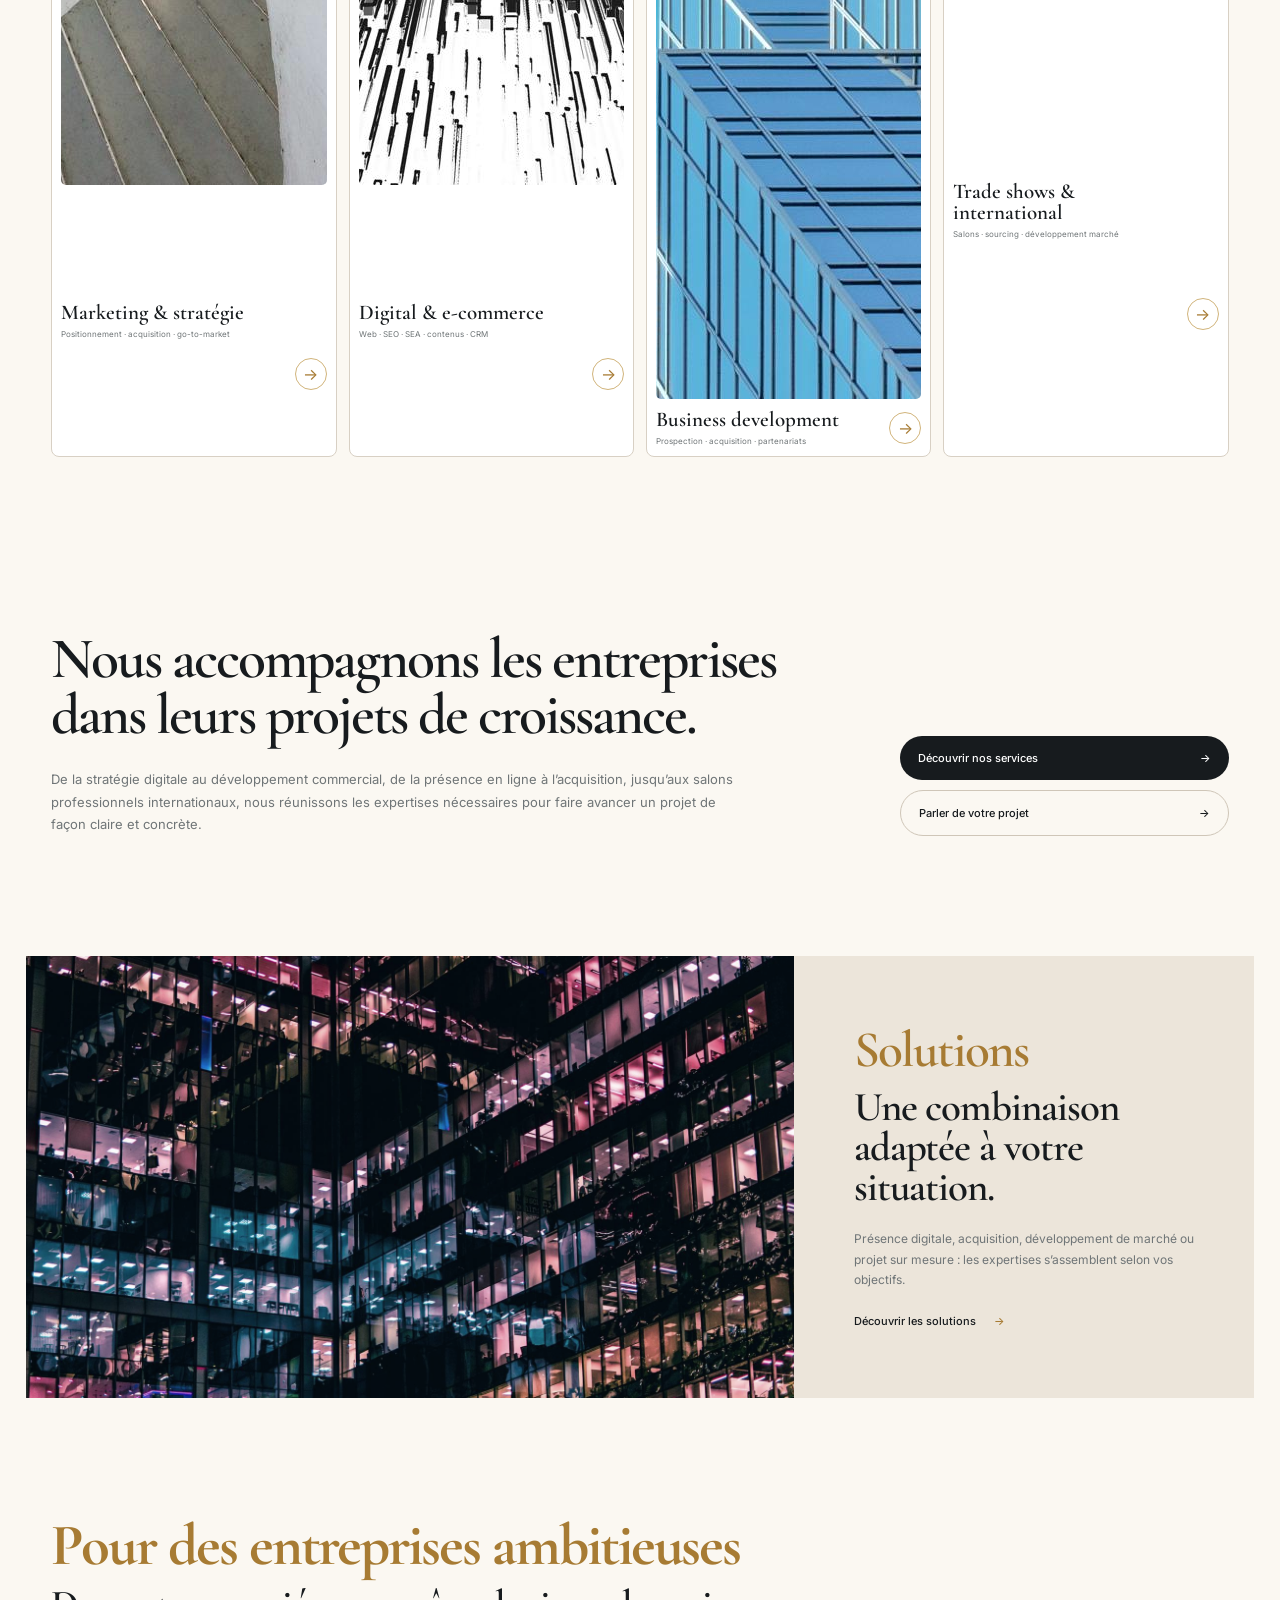
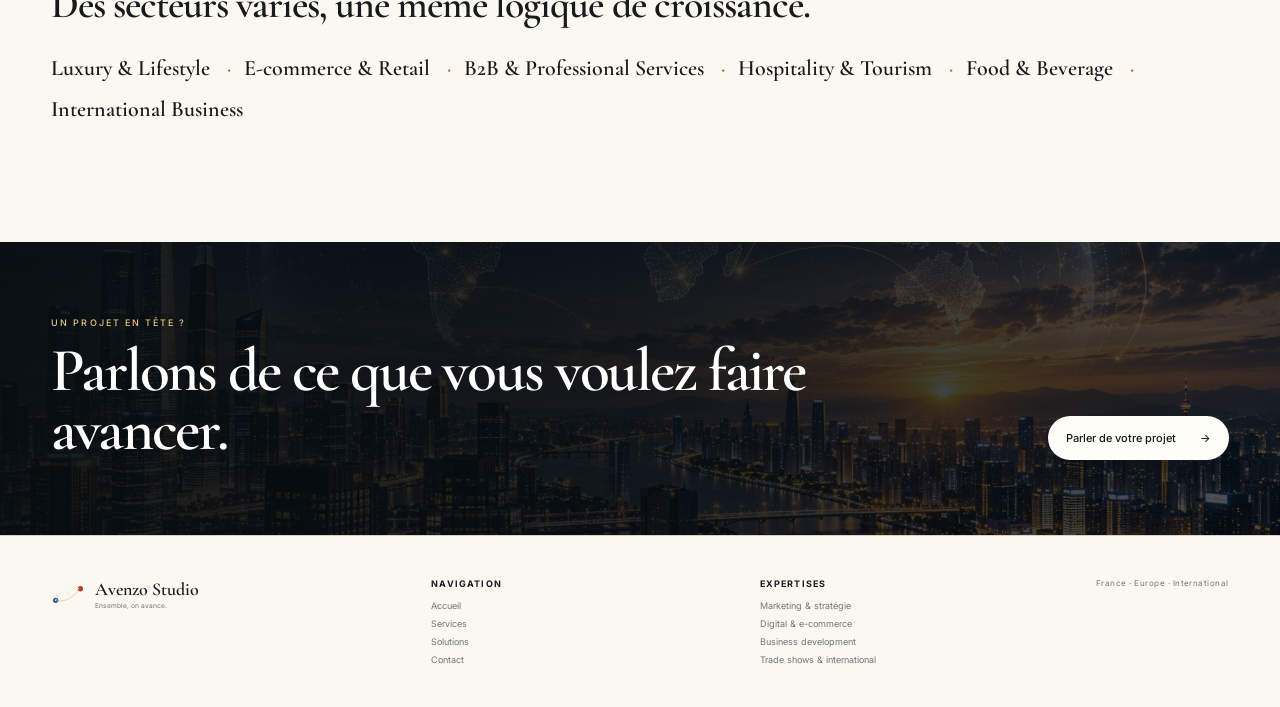
==== commit bba64d1e: "Use latest owner photos on homepage" ====
--- a/index.html
+++ b/index.html
@@ -52,7 +52,7 @@
 
   <main id="main">
     <section class="hero hero-v8">
-      <img class="hero-image" src="/assets/generated-global-cybercity.png" alt="" width="2048" height="1365" fetchpriority="high" decoding="async" />
+      <img class="hero-image" src="/assets/owner-spiral-structure.jpg" alt="" width="1599" height="1066" fetchpriority="high" decoding="async" />
       <div class="hero-shade"></div>
       <div class="hero-content shell">
         <h1>Ensemble, on avance.</h1>
@@ -71,19 +71,19 @@
 
       <div class="expertise-grid">
         <a class="expertise-card" href="/services#strategy">
-          <img src="/assets/original-strategy-globe.jpg" alt="Univers stratégique et international" width="2048" height="1447" loading="lazy" decoding="async" />
+          <img src="/assets/owner-concrete-spiral.jpg" alt="Architecture circulaire évoquant structure et stratégie" width="1600" height="1066" loading="lazy" decoding="async" />
           <div class="expertise-card-copy"><strong>Marketing & stratégie</strong><small>Positionnement · acquisition · go-to-market</small></div><span>→</span>
         </a>
         <a class="expertise-card" href="/services#digital">
-          <img src="/assets/original-digital-matrix.jpg" alt="Univers digital et e-commerce" width="2048" height="1447" loading="lazy" decoding="async" />
+          <img src="/assets/owner-digital-abstract.jpg" alt="Composition abstraite numérique en noir et blanc" width="1599" height="1066" loading="lazy" decoding="async" />
           <div class="expertise-card-copy"><strong>Digital & e-commerce</strong><small>Web · SEO · SEA · contenus · CRM</small></div><span>→</span>
         </a>
         <a class="expertise-card" href="/services#growth">
-          <img src="/assets/original-growth-city.jpg" alt="Développement commercial et croissance" width="2048" height="1365" loading="lazy" decoding="async" />
+          <img src="/assets/owner-blue-corporate.jpg" alt="Architecture d’entreprise contemporaine" width="1600" height="1280" loading="lazy" decoding="async" />
           <div class="expertise-card-copy"><strong>Business development</strong><small>Prospection · acquisition · partenariats</small></div><span>→</span>
         </a>
         <a class="expertise-card" href="/services#trade">
-          <img src="/assets/original-trade-city.jpg" alt="Salons professionnels et développement international" width="2048" height="1365" loading="lazy" decoding="async" />
+          <img src="/assets/owner-global-network.jpg" alt="Globe terrestre connecté et développement international" width="1600" height="846" loading="lazy" decoding="async" />
           <div class="expertise-card-copy"><strong>Trade shows & international</strong><small>Salons · sourcing · développement marché</small></div><span>→</span>
         </a>
       </div>
@@ -102,7 +102,7 @@
 
     <section class="image-banner image-banner-split">
       <div class="image-panel">
-        <img src="/assets/generated-network-midnight.png" alt="Shanghai et développement international" width="1672" height="941" loading="lazy" decoding="async" />
+        <img src="/assets/owner-office-night.jpg" alt="Bureaux contemporains et environnement professionnel" width="1600" height="900" loading="lazy" decoding="async" />
       </div>
       <div class="image-banner-copy">
         <h2 class="solutions-focus">Solutions</h2>
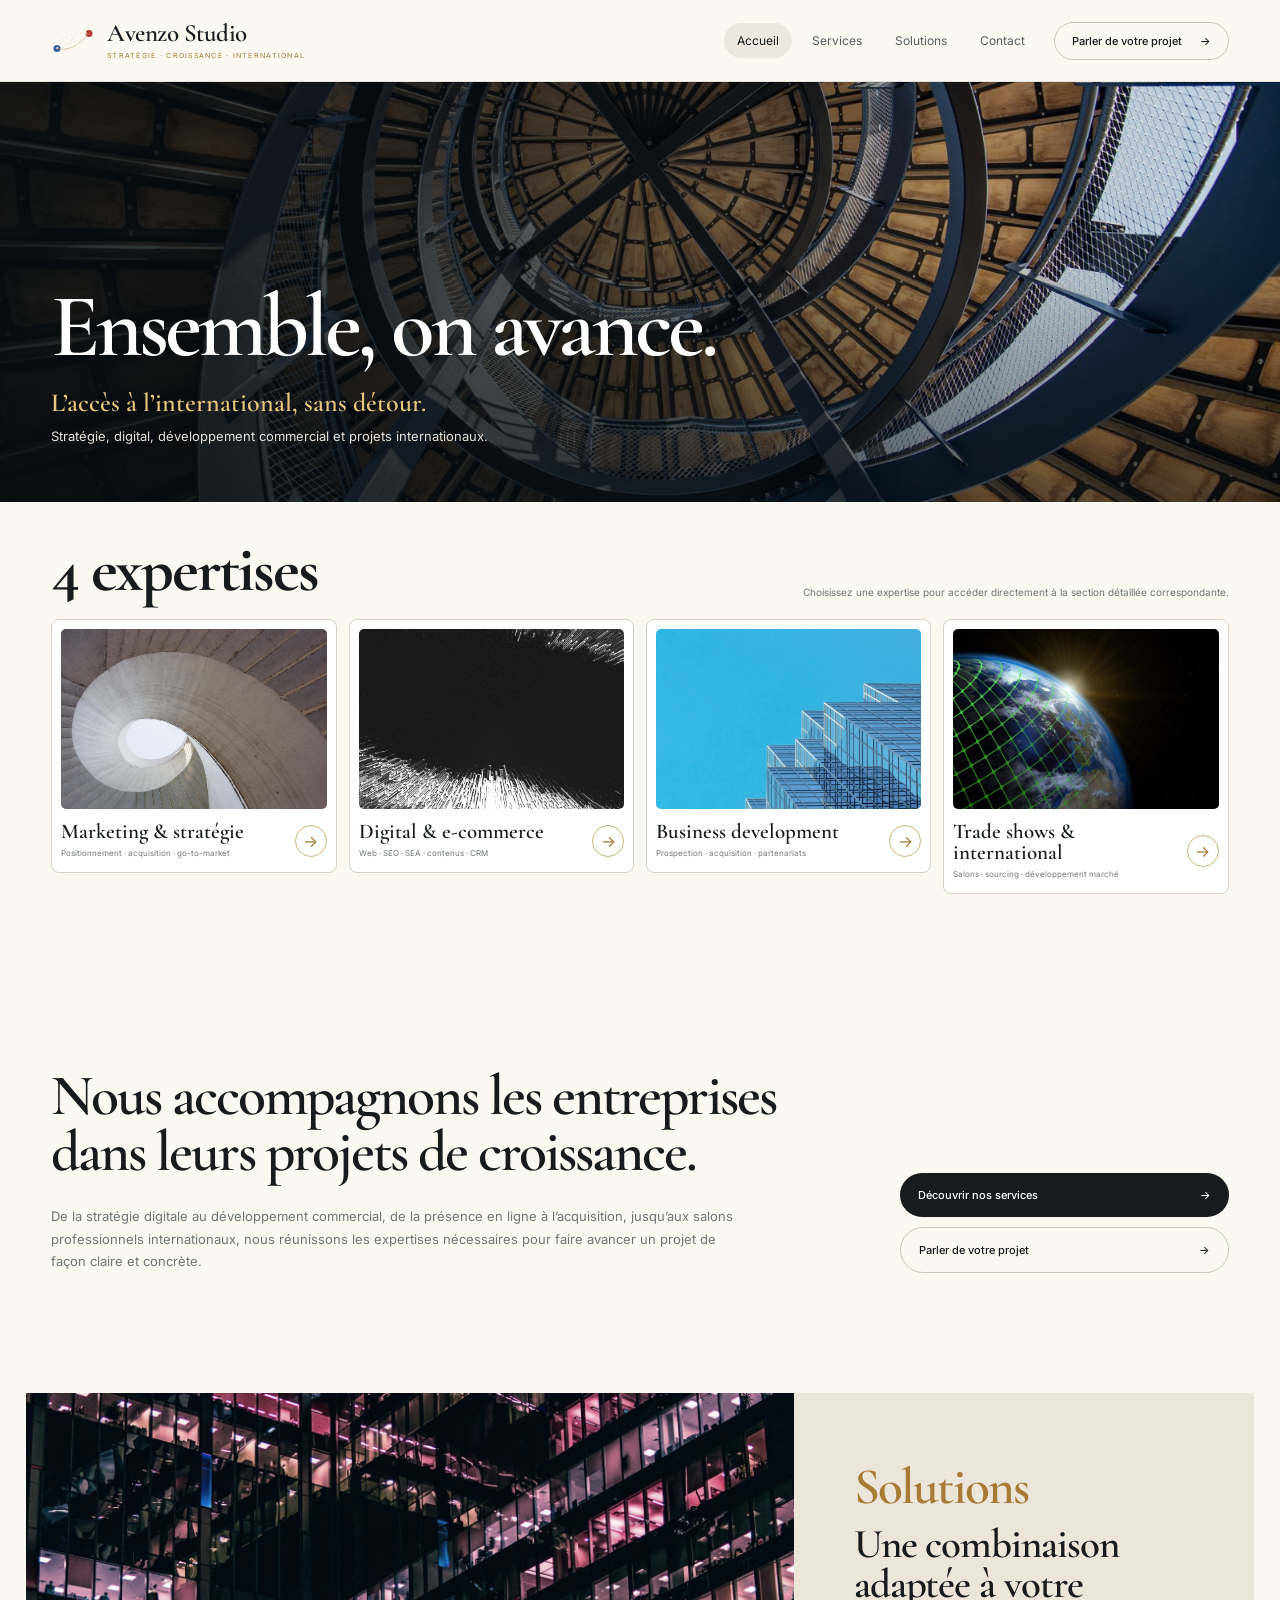
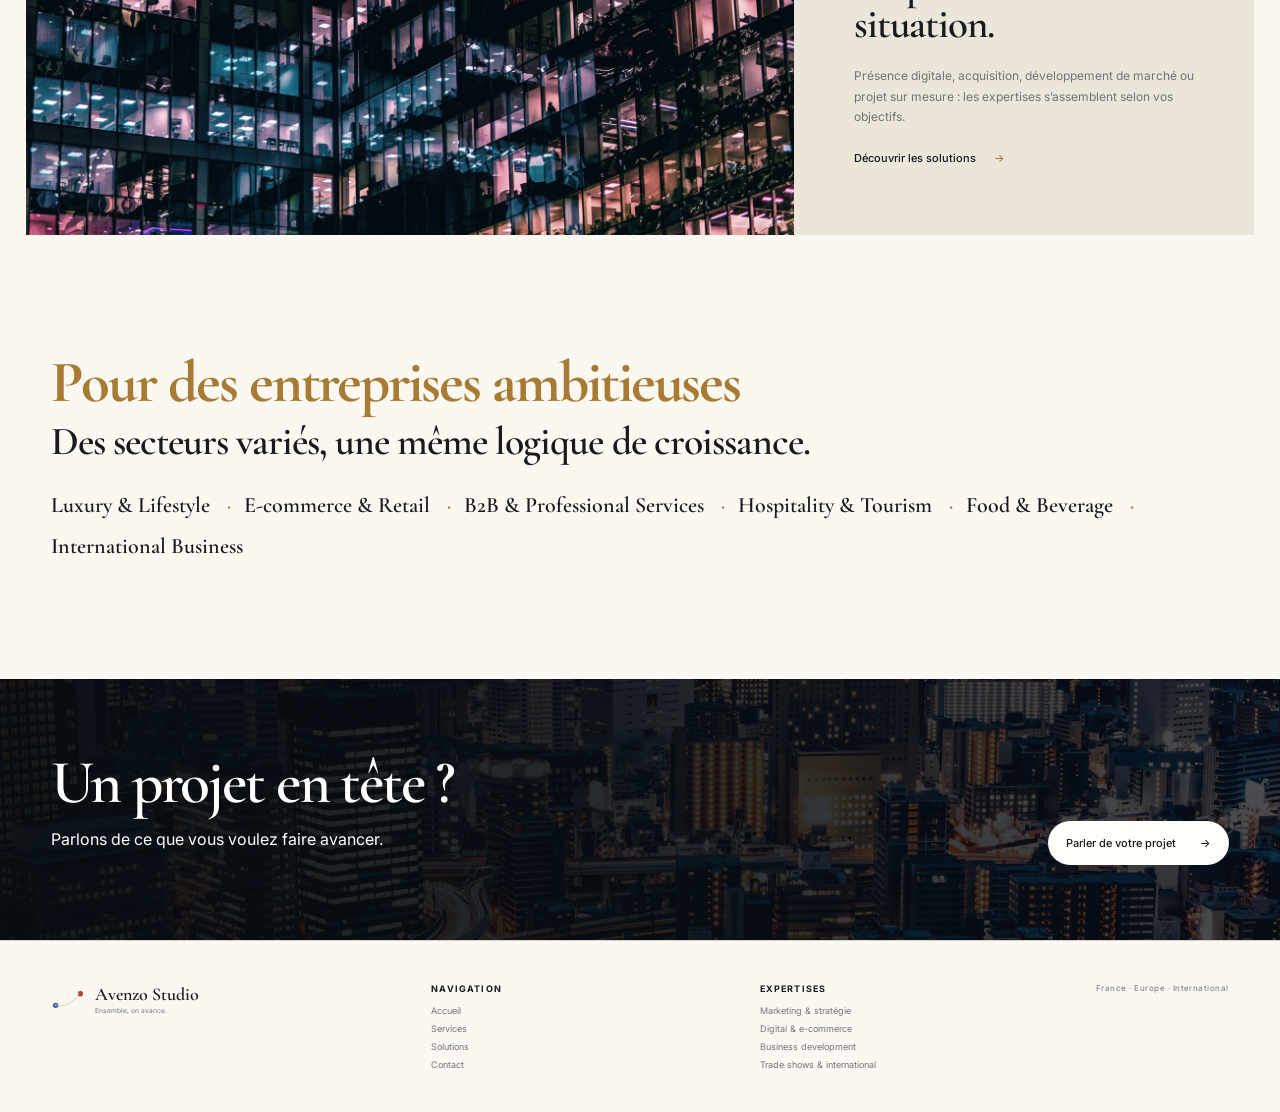
==== commit e21b3edf: "Apply Adrien heading hierarchy to homepage CTA" ====
--- a/index.html
+++ b/index.html
@@ -127,8 +127,11 @@
       </div>
     </section>
 
-    <section class="final-cta">
-      <div><p class="eyebrow eyebrow-light">UN PROJET EN TÊTE ?</p><h2>Parlons de ce que vous voulez faire avancer.</h2></div>
+    <section class="final-cta final-cta-home">
+      <div>
+        <h2 class="final-cta-primary">Un projet en tête ?</h2>
+        <p class="final-cta-secondary">Parlons de ce que vous voulez faire avancer.</p>
+      </div>
       <a class="button button-light" href="/contact">Parler de votre projet <span>→</span></a>
     </section>
   </main>
--- a/styles.css
+++ b/styles.css
@@ -997,9 +997,75 @@
   overflow:hidden;
   background:
     linear-gradient(90deg,rgba(8,13,17,.94) 0%,rgba(8,13,17,.86) 48%,rgba(8,13,17,.70) 100%),
-    url("/assets/generated-network-city.png") center 54% / cover no-repeat;
+    url("/assets/original-trade-city.jpg") center 54% / cover no-repeat;
 }
 .final-cta > *{
   position:relative;
   z-index:1;
 }
+
+
+/* Visual correction — 2026-09-24
+   Prevent expertise media from stretching into tall vertical bands. */
+.expertise-grid{
+  align-items:start;
+}
+.expertise-card{
+  align-self:start;
+  align-content:start;
+  grid-template-rows:auto auto;
+}
+.expertise-card img{
+  display:block;
+  align-self:start;
+  width:100%;
+  height:clamp(138px,10.5vw,170px);
+  aspect-ratio:auto;
+  object-fit:cover;
+}
+.expertise-card-copy{
+  align-self:start;
+  padding:2px 0 4px;
+}
+
+/* Contact should read as a compact business banner, not a second hero. */
+body[data-page="contact"] .banner-contact{
+  min-height:330px;
+}
+body[data-page="contact"] .banner-contact .banner-image{
+  object-position:center 52%;
+}
+
+@media(max-width:1000px){
+  .expertise-card img{height:220px}
+}
+@media(max-width:680px){
+  .expertise-card img{height:190px}
+  body[data-page="contact"] .banner-contact{min-height:270px}
+}
+
+
+/* Home viewport balance — 2026-09-24
+   Shorter hero + slightly taller expertise media so the first screen feels better proportioned. */
+body[data-page="home"] .hero-v8{
+  min-height:420px;
+}
+body[data-page="home"] .hero-v8 .hero-content{
+  padding-block:58px;
+}
+body[data-page="home"] .expertise-section{
+  padding-top:38px;
+}
+body[data-page="home"] .expertise-card img{
+  height:clamp(180px,12vw,215px);
+}
+
+@media(max-width:1000px){
+  body[data-page="home"] .hero-v8{min-height:400px}
+  body[data-page="home"] .expertise-card img{height:230px}
+}
+@media(max-width:680px){
+  body[data-page="home"] .hero-v8{min-height:390px}
+  body[data-page="home"] .hero-v8 .hero-content{padding-block:44px}
+  body[data-page="home"] .expertise-card img{height:205px}
+}
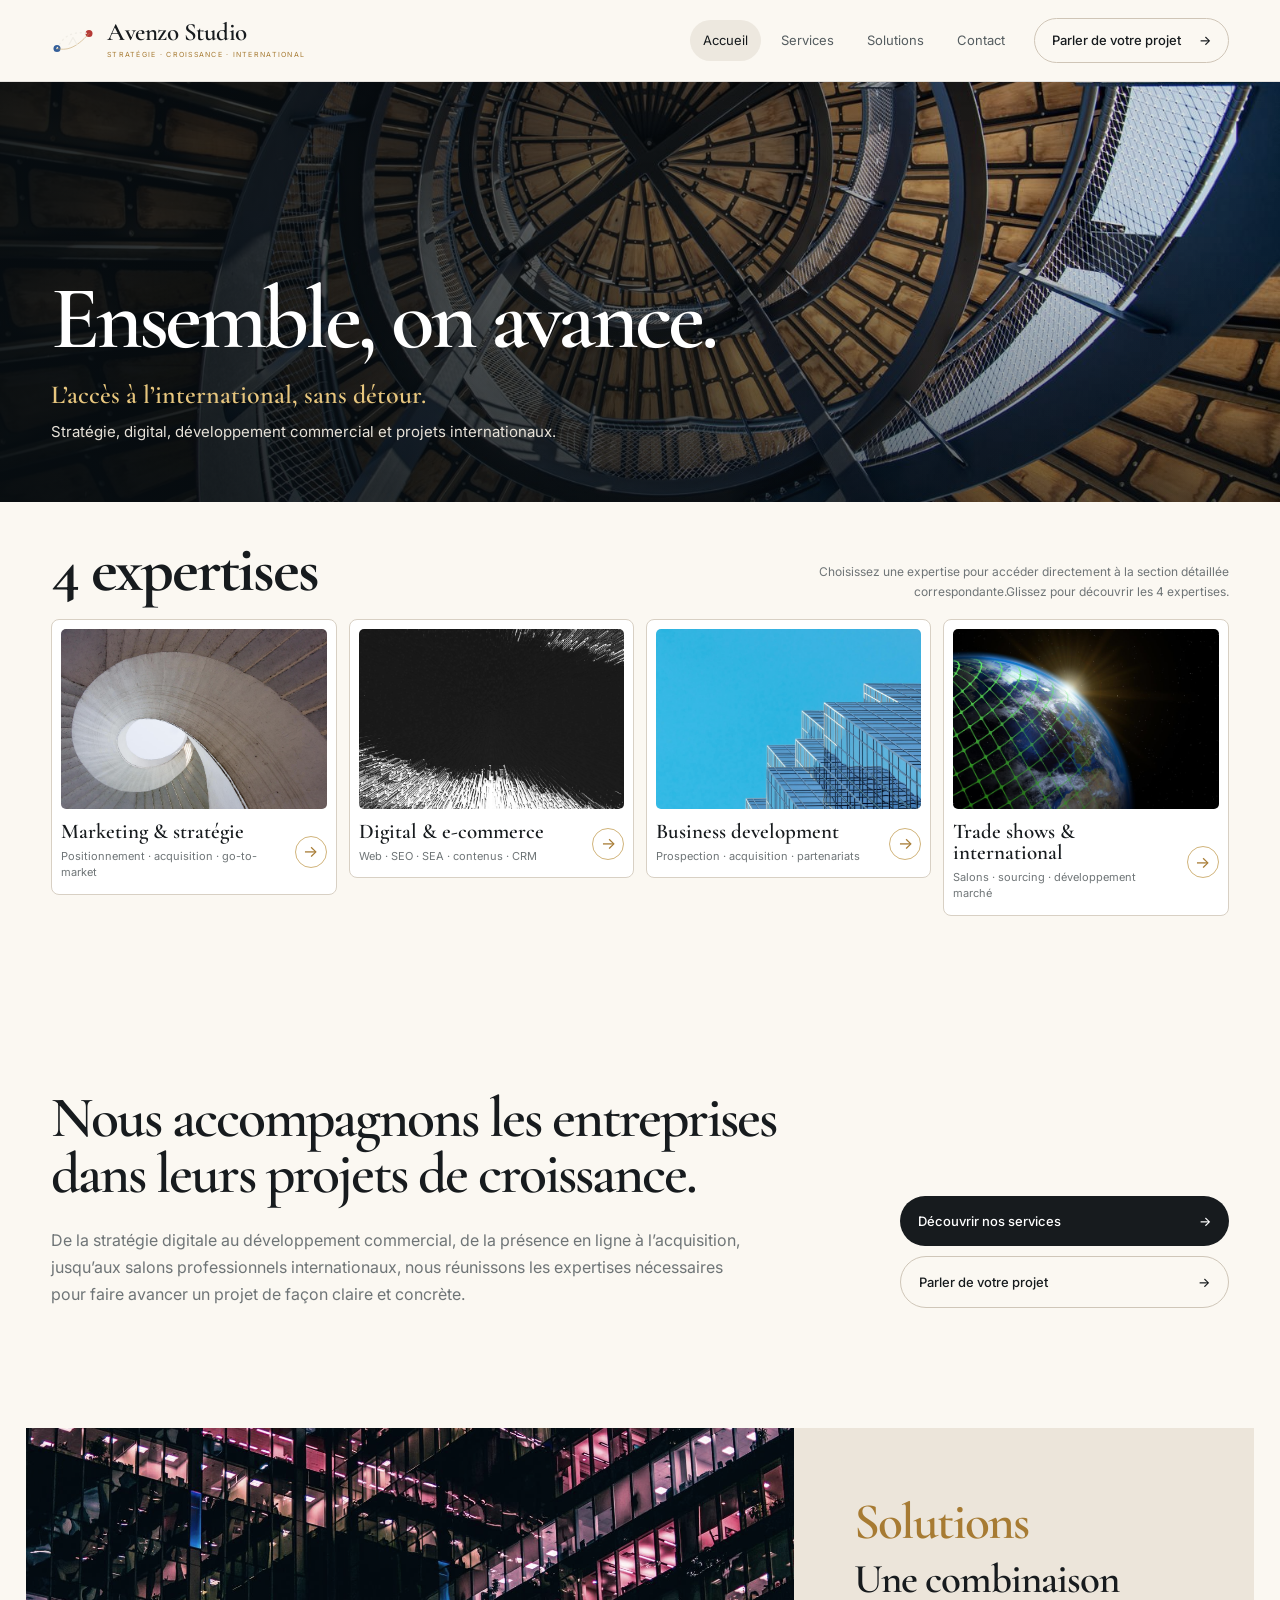
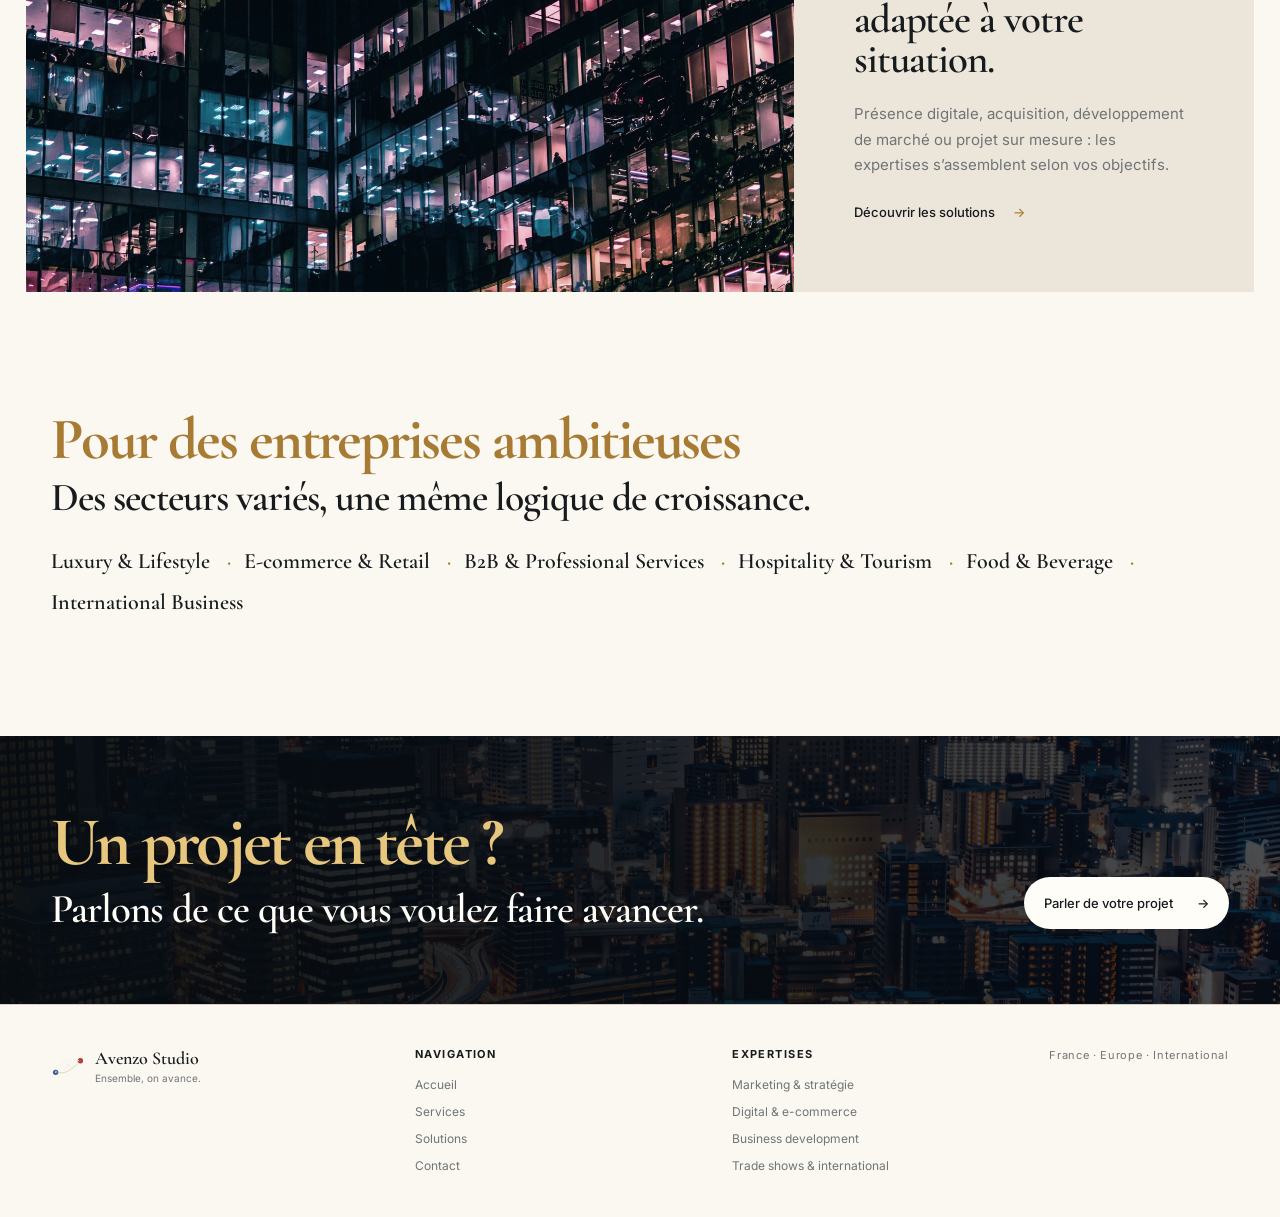
==== commit d64ae26f: "Refine mobile expertise swipe guidance" ====
--- a/index.html
+++ b/index.html
@@ -66,7 +66,7 @@
         <div>
           <h2 id="expertise-title" class="section-title-primary">4 expertises</h2>
         </div>
-        <p>Choisissez une expertise pour accéder directement à la section détaillée correspondante.</p>
+        <p><span class="expertise-help-desktop">Choisissez une expertise pour accéder directement à la section détaillée correspondante.</span><span class="expertise-help-mobile">Glissez pour découvrir les 4 expertises.</span></p>
       </div>
 
       <div class="expertise-grid">
--- a/styles.css
+++ b/styles.css
@@ -1069,3 +1069,347 @@
   body[data-page="home"] .hero-v8 .hero-content{padding-block:44px}
   body[data-page="home"] .expertise-card img{height:205px}
 }
+
+
+/* Adrien feedback pass — 2026-09-25
+   Readability first: stronger section hierarchy and larger client-facing copy. */
+body{
+  font-size:16px;
+  line-height:1.55;
+}
+.main-nav a{
+  font-size:13px;
+}
+.header-cta{
+  font-size:13px;
+}
+.hero-v8 .hero-lead{
+  font-size:15px;
+  line-height:1.6;
+}
+.expertise-topline>p{
+  font-size:12px;
+  line-height:1.6;
+}
+.expertise-card-copy small{
+  font-size:11px;
+  line-height:1.5;
+}
+.intro-copy>p:last-child,
+.solutions-intro>p:last-child,
+.solution-copy>p:last-child,
+.contact-intro>p{
+  font-size:16px;
+  line-height:1.7;
+}
+.image-banner-copy>p:not(.eyebrow){
+  font-size:15px;
+  line-height:1.7;
+}
+.button,
+.text-link{
+  font-size:13px;
+}
+
+/* Services: Adrien specifically flagged the right-column copy and capability lists. */
+.service-jump-clean a{
+  font-size:12px;
+}
+.service-detail-clean .service-detail-body>p{
+  max-width:720px;
+  font-size:16px;
+  line-height:1.7;
+}
+.capability-columns-clean li{
+  padding:8px 0;
+  font-size:13px;
+  line-height:1.55;
+}
+
+/* Solutions: section name is the primary title; sequence is secondary. */
+.method-heading-clean{
+  margin-bottom:42px;
+}
+.method-primary-title,
+.principles-primary-title{
+  margin:0;
+  color:var(--gold);
+  font:700 clamp(52px,5.8vw,78px)/.9 var(--title);
+  letter-spacing:-.04em;
+}
+.method-sequence{
+  max-width:980px;
+  margin:16px 0 0;
+  font:600 clamp(32px,3.7vw,50px)/.98 var(--title);
+  letter-spacing:-.025em;
+  color:var(--ink);
+}
+.method-line-clean strong{
+  font-size:27px;
+  line-height:1.05;
+}
+.method-line-clean p{
+  margin-top:12px;
+  font-size:13px;
+  line-height:1.6;
+}
+.principles-clean{
+  padding-bottom:120px;
+}
+.principles-primary-title{
+  margin-bottom:40px;
+}
+.principle-line-clean strong{
+  display:block;
+  font:600 23px/1.08 var(--title);
+}
+.principle-line-clean p{
+  margin:10px 0 0;
+  color:var(--muted);
+  font-size:13px;
+  line-height:1.6;
+}
+.solution-row-clean .solution-list{
+  font-size:13px;
+  line-height:1.75;
+}
+
+/* Home CTA: "Un projet en tête ?" is the primary section title, not an eyebrow. */
+body[data-page="home"] .final-cta-primary{
+  max-width:760px;
+  margin:0;
+  color:#e7c67e;
+  font:700 clamp(48px,5.4vw,74px)/.9 var(--title);
+  letter-spacing:-.04em;
+}
+body[data-page="home"] .final-cta-secondary{
+  max-width:760px;
+  margin:16px 0 0;
+  color:var(--white);
+  font:600 clamp(28px,3.2vw,42px)/.98 var(--title);
+  letter-spacing:-.025em;
+}
+
+/* CTA labels and actions called out in the Services feedback. */
+.final-cta .eyebrow{
+  margin-bottom:16px;
+  font-size:14px;
+  font-weight:600;
+  line-height:1.35;
+  letter-spacing:.14em;
+}
+.final-cta .button{
+  min-width:190px;
+  font-size:13px;
+  padding:16px 20px;
+}
+
+/* Contact: client-facing copy, options and form labels were too small. */
+.contact-intro-balanced>p{
+  font-size:16px!important;
+  line-height:1.7!important;
+}
+.contact-info-stack p{
+  font-size:13px!important;
+  line-height:1.65!important;
+}
+.contact-form legend{
+  font-size:28px;
+}
+.need-grid{
+  gap:12px 24px;
+}
+.need-grid label{
+  font-size:13px;
+  line-height:1.45;
+}
+.form-grid label{
+  font-size:11px;
+  line-height:1.4;
+}
+.form-grid input,
+.form-grid textarea{
+  font-size:13px;
+  line-height:1.5;
+}
+.form-note{
+  font-size:11px;
+  line-height:1.55;
+}
+
+/* Footer / SEO navigation: increase legibility without changing information architecture. */
+.site-footer{
+  font-size:11px;
+}
+.footer-brand small{
+  font-size:10px;
+  line-height:1.4;
+}
+.footer-nav{
+  gap:48px;
+}
+.footer-nav>div{
+  gap:9px;
+}
+.footer-nav strong{
+  font-size:11px;
+  line-height:1.4;
+}
+.footer-nav a{
+  font-size:12px;
+  line-height:1.5;
+}
+.footer-note{
+  font-size:11px;
+  line-height:1.5;
+}
+
+@media(max-width:1000px){
+  .method-primary-title,
+  .principles-primary-title{
+    font-size:clamp(48px,7vw,66px);
+  }
+  .method-sequence{
+    font-size:clamp(30px,4.7vw,42px);
+  }
+}
+@media(max-width:680px){
+  body{
+    font-size:16px;
+  }
+  .main-nav a{
+    font-size:14px;
+  }
+  .method-primary-title,
+  .principles-primary-title{
+    font-size:46px;
+  }
+  .method-sequence{
+    font-size:30px;
+  }
+  .method-line-clean strong,
+  .principle-line-clean strong{
+    font-size:25px;
+  }
+  .method-line-clean p,
+  .principle-line-clean p{
+    font-size:14px;
+  }
+  body[data-page="home"] .final-cta-primary{
+    font-size:46px;
+  }
+  body[data-page="home"] .final-cta-secondary{
+    font-size:30px;
+  }
+  .final-cta .eyebrow{
+    font-size:13px;
+  }
+  .footer-nav a{
+    font-size:13px;
+  }
+  .footer-note{
+    font-size:12px;
+  }
+}
+
+
+/* iPhone homepage trial — 2026-09-25
+   Mobile-only: compact hero + horizontal swipe carousel for the 4 expertise cards.
+   Desktop/tablet behavior is unchanged. */
+@media(max-width:680px){
+  body[data-page="home"] .site-header{
+    min-height:66px;
+    padding-inline:16px;
+  }
+  body[data-page="home"] .brand img{
+    width:34px;
+    height:34px;
+  }
+  body[data-page="home"] .brand strong{
+    font-size:20px;
+  }
+  body[data-page="home"] .brand small{
+    font-size:6.5px;
+    letter-spacing:.16em;
+  }
+  body[data-page="home"] .menu-toggle{
+    padding:9px 14px;
+    font-size:12px;
+  }
+
+  body[data-page="home"] .hero-v8{
+    min-height:340px;
+  }
+  body[data-page="home"] .hero-v8 .hero-content{
+    padding:34px 20px 38px;
+  }
+  body[data-page="home"] .hero-v8 h1{
+    max-width:330px;
+    font-size:48px;
+    line-height:.88;
+  }
+  body[data-page="home"] .hero-v8 .hero-tagline{
+    margin-top:18px;
+    font-size:19px;
+    line-height:1.08;
+  }
+  body[data-page="home"] .hero-v8 .hero-lead{
+    max-width:330px;
+    margin-top:10px;
+    font-size:15px;
+    line-height:1.55;
+  }
+
+  body[data-page="home"] .expertise-section{
+    width:100%;
+    padding:30px 0 54px;
+  }
+  body[data-page="home"] .expertise-topline{
+    width:92vw;
+    margin:0 auto 18px;
+    gap:10px;
+  }
+  body[data-page="home"] .expertise-topline h2.section-title-primary{
+    font-size:44px;
+    line-height:.95;
+  }
+  body[data-page="home"] .expertise-topline>p{
+    max-width:340px;
+    font-size:14px;
+    line-height:1.55;
+  }
+
+  body[data-page="home"] .expertise-grid{
+    display:flex;
+    width:100%;
+    gap:12px;
+    overflow-x:auto;
+    overflow-y:hidden;
+    padding:0 4vw 10px;
+    scroll-padding-inline:4vw;
+    scroll-snap-type:x mandatory;
+    overscroll-behavior-x:contain;
+    -webkit-overflow-scrolling:touch;
+    scrollbar-width:none;
+  }
+  body[data-page="home"] .expertise-grid::-webkit-scrollbar{
+    display:none;
+  }
+  body[data-page="home"] .expertise-card{
+    flex:0 0 84vw;
+    max-width:340px;
+    scroll-snap-align:start;
+    scroll-snap-stop:always;
+  }
+  body[data-page="home"] .expertise-card img{
+    height:184px;
+  }
+  body[data-page="home"] .expertise-card-copy strong{
+    font-size:22px;
+    line-height:1.02;
+  }
+  body[data-page="home"] .expertise-card-copy small{
+    font-size:12px;
+    line-height:1.5;
+  }
+}
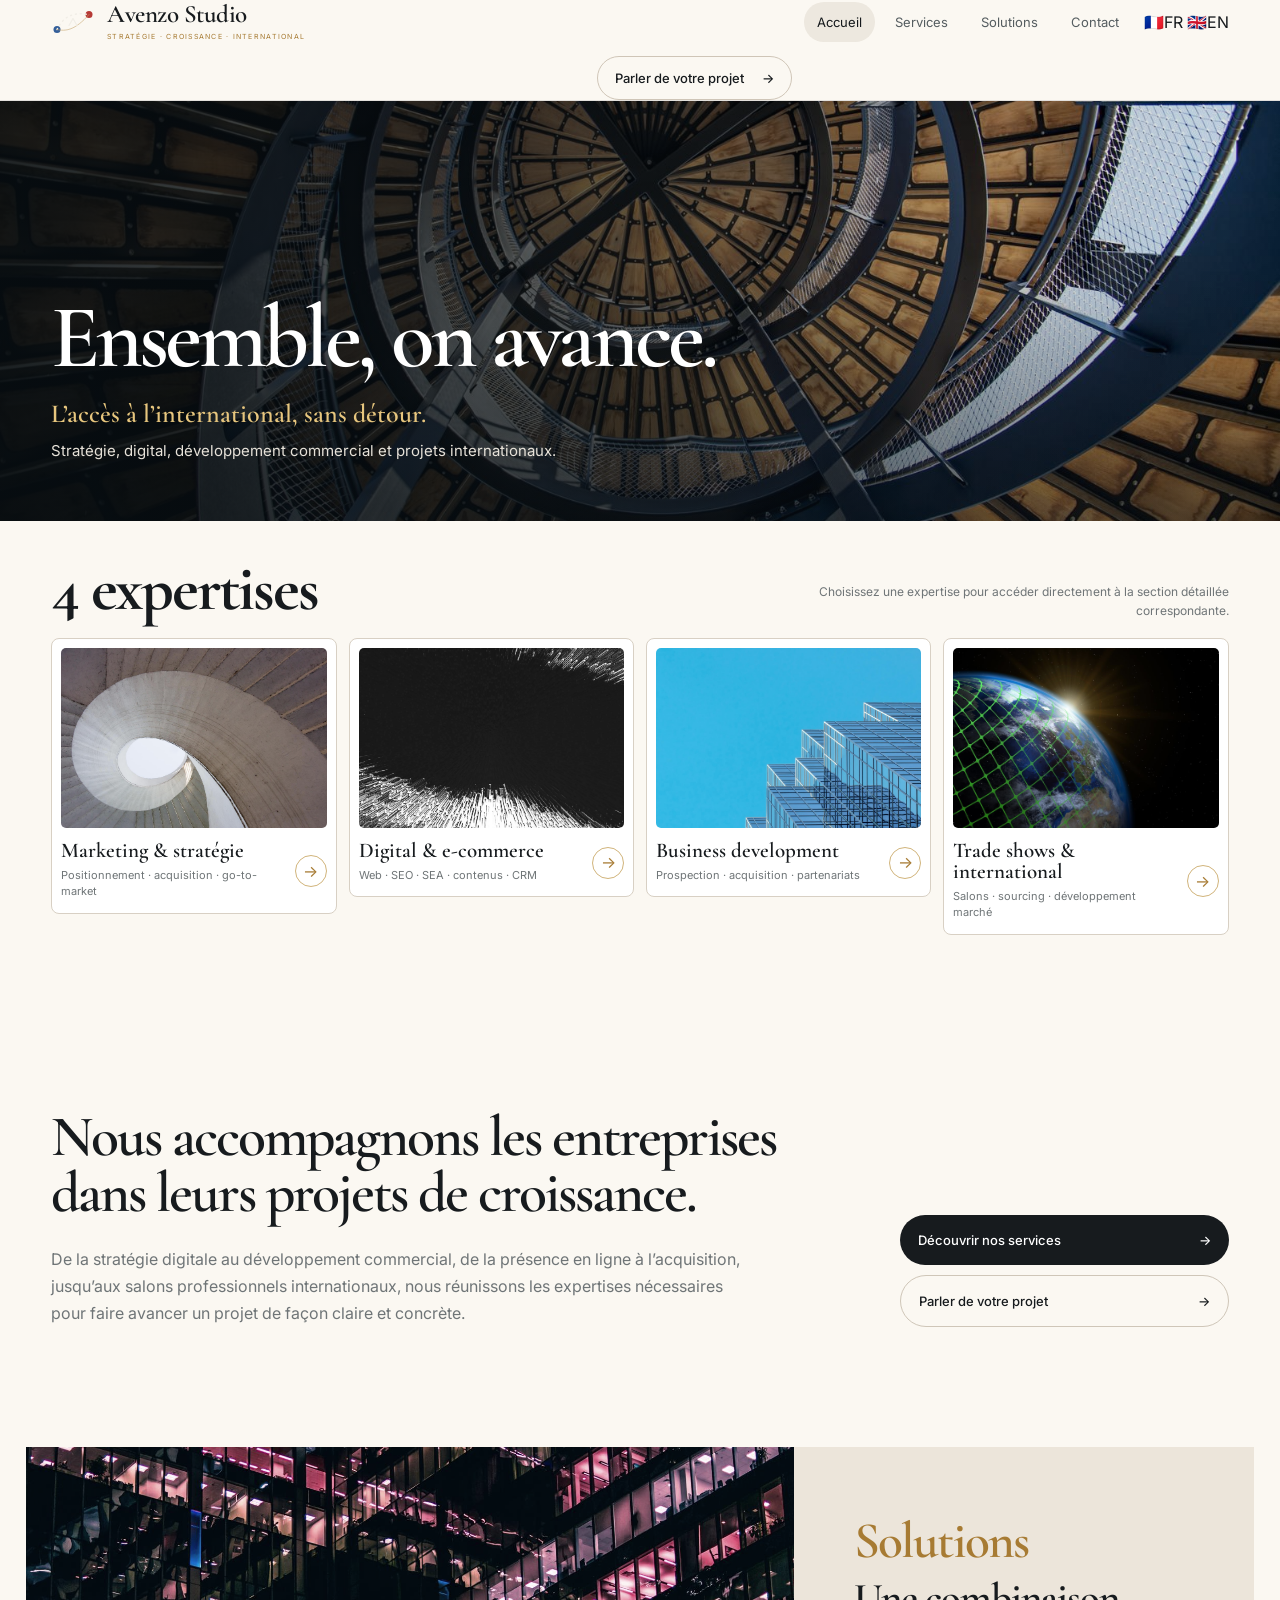
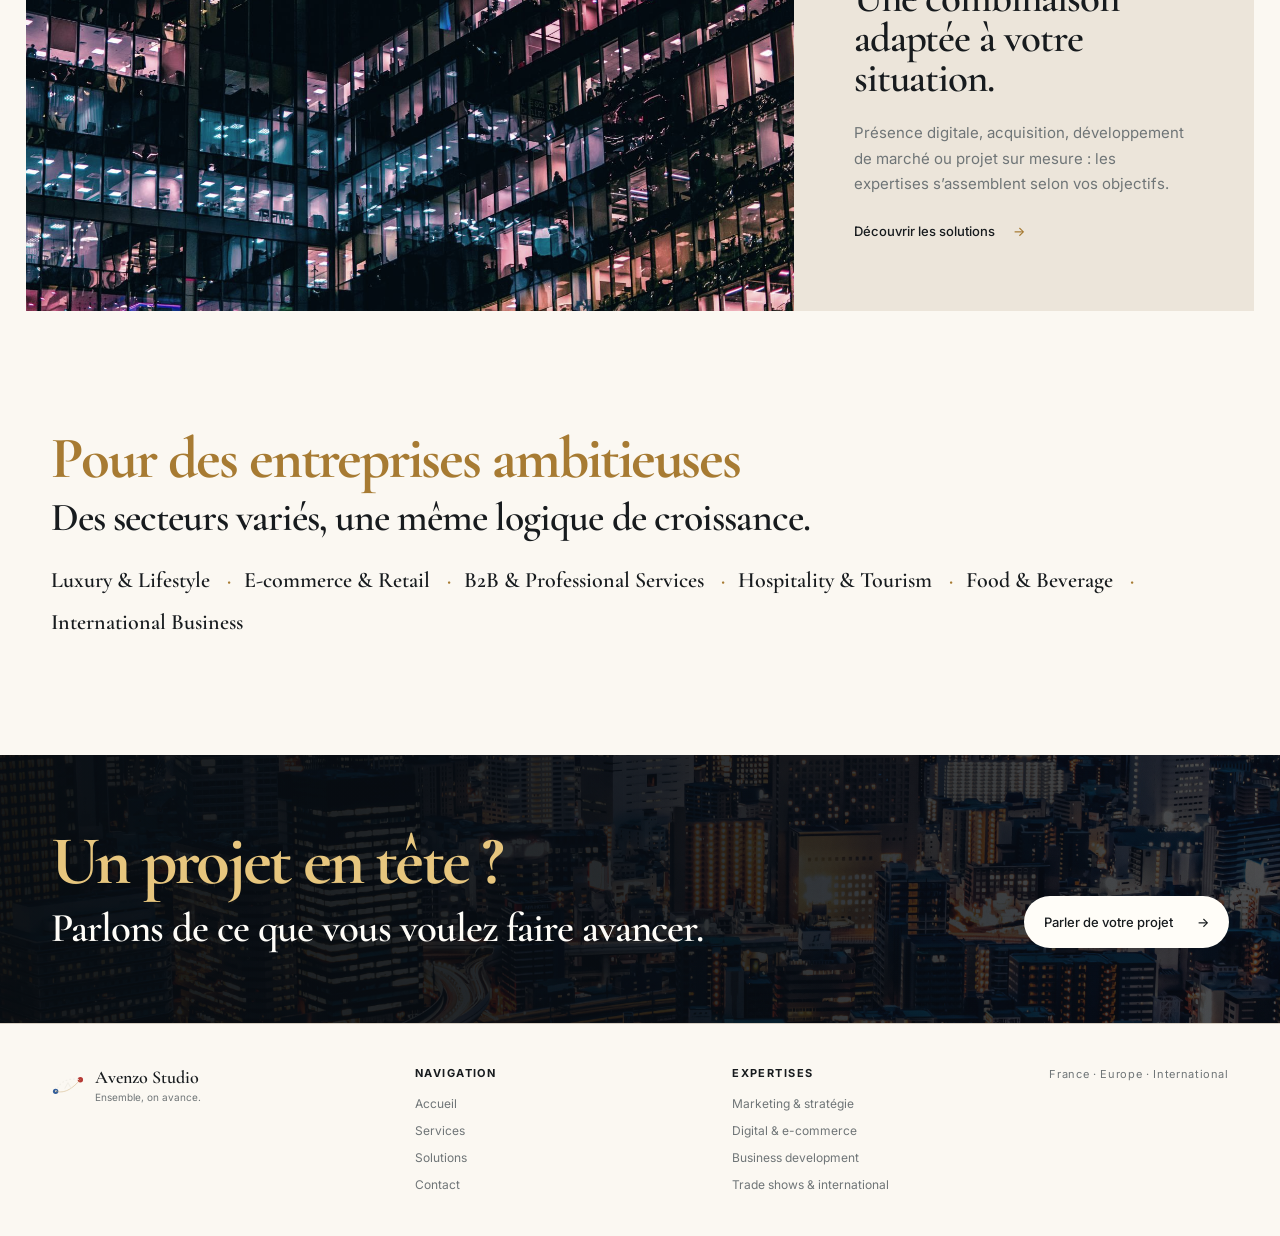
==== commit 849f3be3: "Add FR/EN language switch to index.html" ====
--- a/index.html
+++ b/index.html
@@ -5,6 +5,9 @@
   <meta name="viewport" content="width=device-width, initial-scale=1" />
   <meta name="description" content="Avenzo Studio accompagne les entreprises en stratégie, digital, business development et développement international." />
   <meta name="robots" content="index,follow" />
+  <link rel="alternate" hreflang="fr" href="https://avenzo-kappa.vercel.app/" />
+  <link rel="alternate" hreflang="en" href="https://avenzo-kappa.vercel.app/en/" />
+  <link rel="alternate" hreflang="x-default" href="https://avenzo-kappa.vercel.app/" />
   <meta name="theme-color" content="#f7f2e9" />
   <link rel="canonical" href="https://avenzo-kappa.vercel.app/" />
   <meta property="og:type" content="website" />
@@ -46,6 +49,10 @@
       <a href="/services">Services</a>
       <a href="/solutions">Solutions</a>
       <a href="/contact">Contact</a>
+    </nav>
+    <nav class="language-switch" aria-label="Langue">
+      <a class="active" aria-current="page" href="/" lang="fr" hreflang="fr" title="Français"><span aria-hidden="true">🇫🇷</span><span class="lang-code">FR</span></a>
+      <a href="/en/" lang="en" hreflang="en" title="English"><span aria-hidden="true">🇬🇧</span><span class="lang-code">EN</span></a>
     </nav>
     <a class="header-cta" href="/contact">Parler de votre projet <span>→</span></a>
   </header>
--- a/styles.css
+++ b/styles.css
@@ -1413,3 +1413,103 @@
     line-height:1.5;
   }
 }
+
+
+/* iPhone homepage trial V2 — 2026-09-25
+   More compact, more obviously mobile-native. */
+.expertise-help-mobile{display:none}
+
+@media(max-width:680px){
+  body[data-page="home"] .site-header{
+    min-height:62px;
+    padding-inline:15px;
+  }
+  body[data-page="home"] .brand img{
+    width:32px;
+    height:32px;
+  }
+  body[data-page="home"] .brand strong{
+    font-size:19px;
+  }
+  body[data-page="home"] .brand small{
+    font-size:6px;
+    letter-spacing:.15em;
+  }
+  body[data-page="home"] .menu-toggle{
+    padding:8px 13px;
+    font-size:12px;
+  }
+
+  body[data-page="home"] .hero-v8{
+    min-height:292px;
+  }
+  body[data-page="home"] .hero-v8 .hero-content{
+    padding:26px 18px 29px;
+  }
+  body[data-page="home"] .hero-v8 h1{
+    max-width:300px;
+    font-size:44px;
+    line-height:.88;
+  }
+  body[data-page="home"] .hero-v8 .hero-tagline{
+    margin-top:15px;
+    font-size:18px;
+    line-height:1.08;
+  }
+  body[data-page="home"] .hero-v8 .hero-lead{
+    max-width:315px;
+    margin-top:9px;
+    font-size:14.5px;
+    line-height:1.48;
+  }
+
+  body[data-page="home"] .expertise-section{
+    padding:24px 0 42px;
+  }
+  body[data-page="home"] .expertise-topline{
+    width:92vw;
+    margin-bottom:15px;
+    gap:7px;
+  }
+  body[data-page="home"] .expertise-topline h2.section-title-primary{
+    font-size:38px;
+    line-height:.96;
+  }
+  body[data-page="home"] .expertise-topline>p{
+    font-size:13.5px;
+    line-height:1.45;
+  }
+  body[data-page="home"] .expertise-help-desktop{
+    display:none;
+  }
+  body[data-page="home"] .expertise-help-mobile{
+    display:inline;
+  }
+
+  body[data-page="home"] .expertise-grid{
+    gap:10px;
+    padding:0 4vw 8px;
+    scroll-padding-inline:4vw;
+  }
+  body[data-page="home"] .expertise-card{
+    flex:0 0 74vw;
+    max-width:290px;
+    padding:8px;
+  }
+  body[data-page="home"] .expertise-card img{
+    height:142px;
+  }
+  body[data-page="home"] .expertise-card-copy strong{
+    font-size:20px;
+    line-height:1.02;
+  }
+  body[data-page="home"] .expertise-card-copy small{
+    margin-top:5px;
+    font-size:11.5px;
+    line-height:1.42;
+  }
+  body[data-page="home"] .expertise-card>span{
+    width:29px;
+    height:29px;
+  }
+}
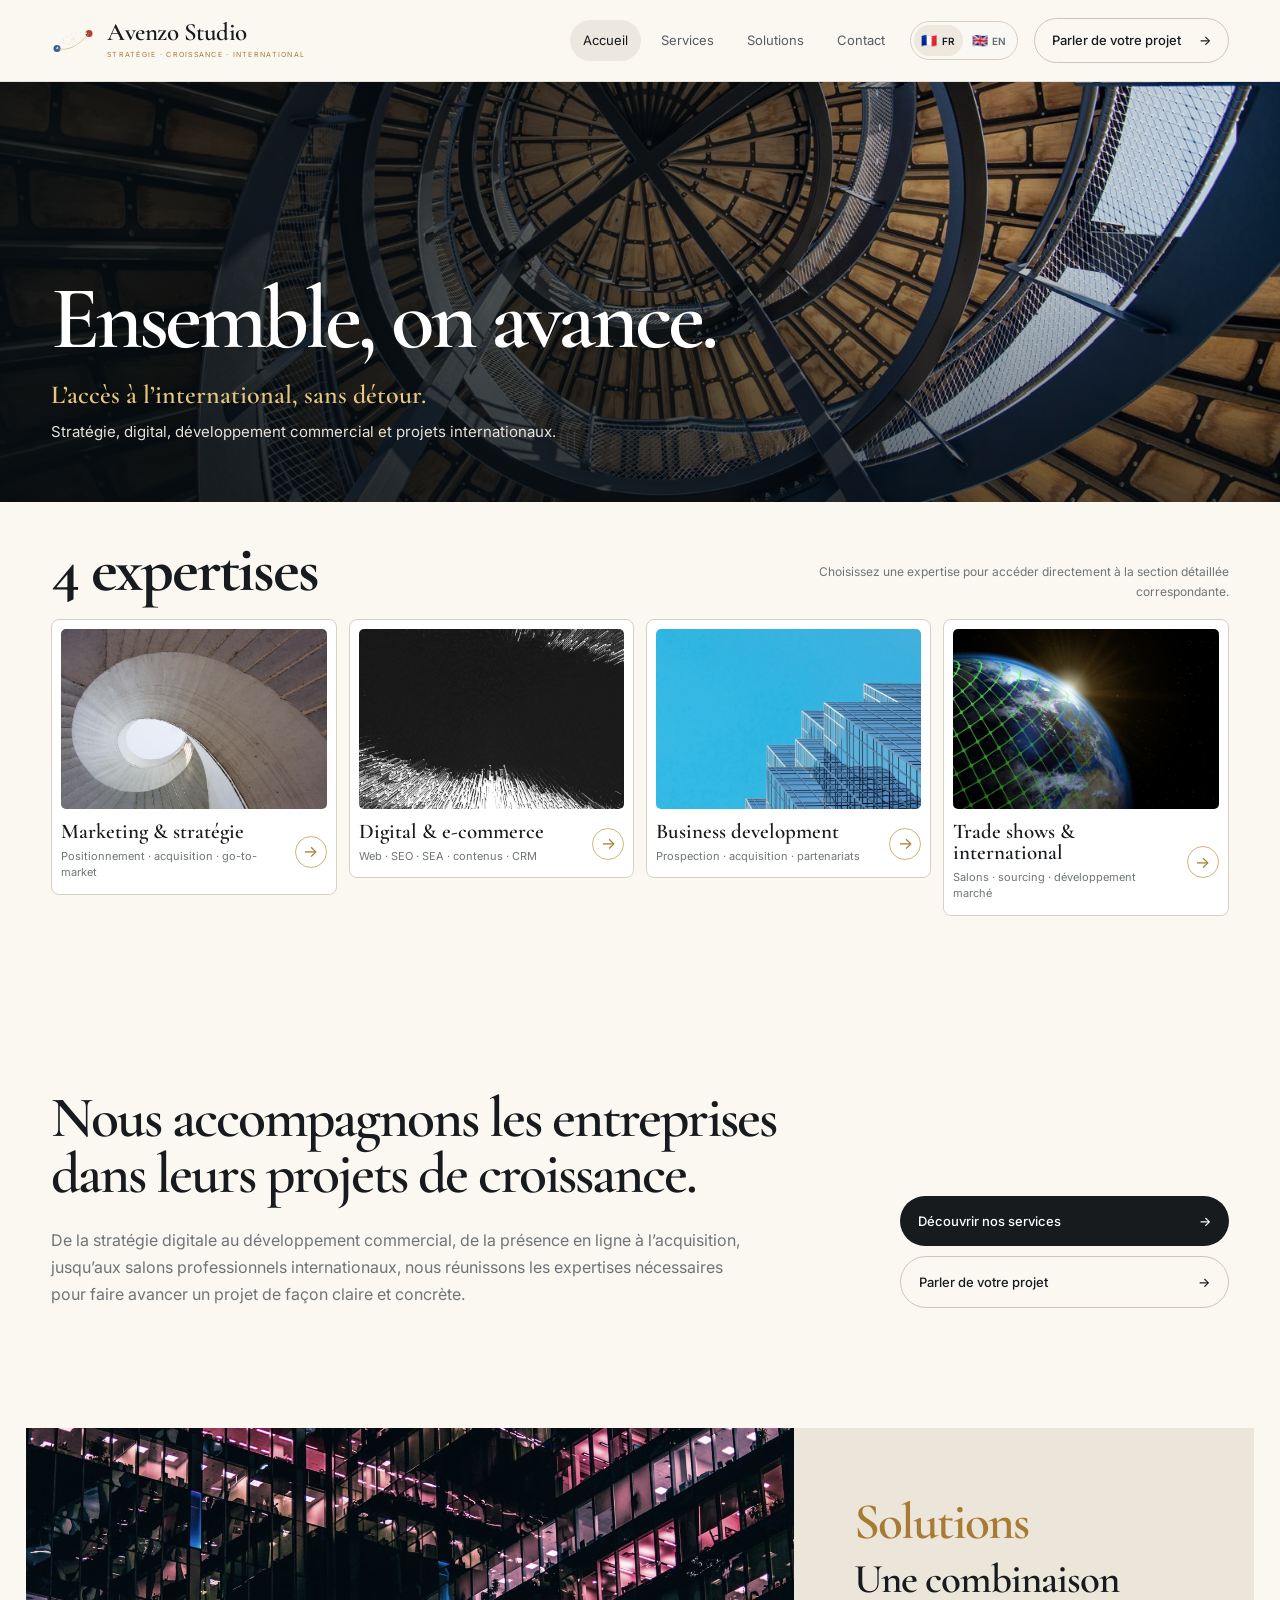
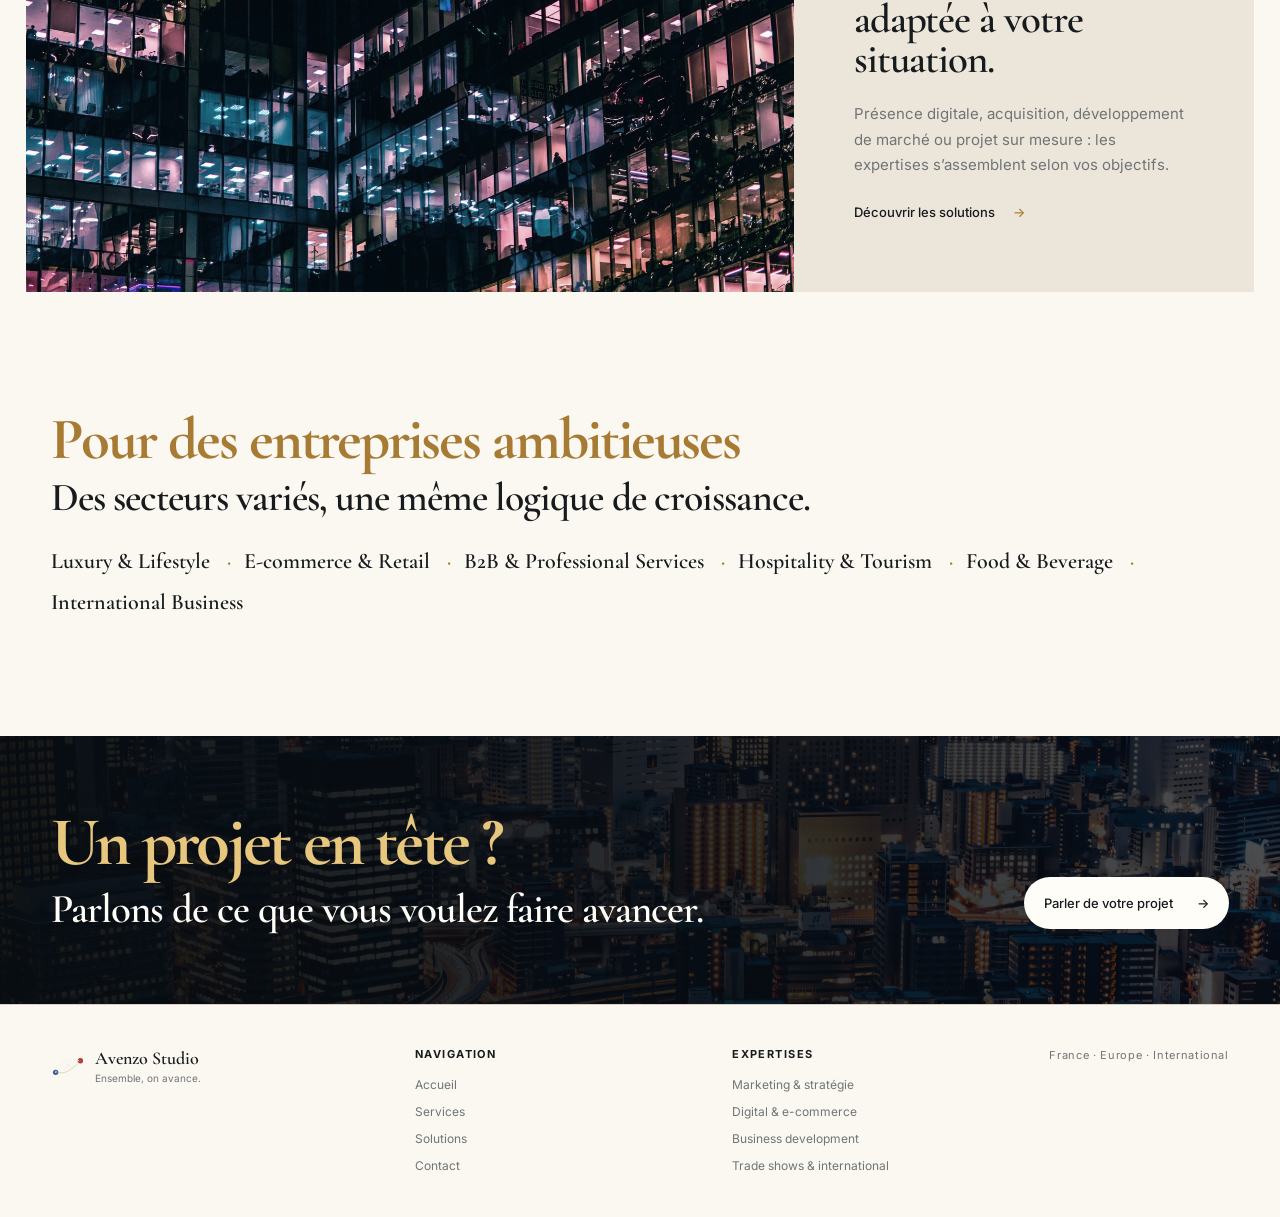
==== commit 85b42a4b: "Improve language switch accessibility on index.html" ====
--- a/index.html
+++ b/index.html
@@ -51,8 +51,8 @@
       <a href="/contact">Contact</a>
     </nav>
     <nav class="language-switch" aria-label="Langue">
-      <a class="active" aria-current="page" href="/" lang="fr" hreflang="fr" title="Français"><span aria-hidden="true">🇫🇷</span><span class="lang-code">FR</span></a>
-      <a href="/en/" lang="en" hreflang="en" title="English"><span aria-hidden="true">🇬🇧</span><span class="lang-code">EN</span></a>
+      <a class="active" aria-current="page" href="/" lang="fr" hreflang="fr" aria-label="Français" title="Français"><span aria-hidden="true">🇫🇷</span><span class="lang-code">FR</span></a>
+      <a href="/en/" lang="en" hreflang="en" aria-label="English" title="English"><span aria-hidden="true">🇬🇧</span><span class="lang-code">EN</span></a>
     </nav>
     <a class="header-cta" href="/contact">Parler de votre projet <span>→</span></a>
   </header>
--- a/styles.css
+++ b/styles.css
@@ -1513,3 +1513,88 @@
     height:29px;
   }
 }
+
+
+/* Bilingual FR/EN switch — 2026-09-25
+   Compact in the header; country flags are always paired with FR/EN labels. */
+.site-header{
+  grid-template-columns:minmax(240px,1fr) auto auto auto;
+}
+.language-switch{
+  justify-self:end;
+  display:inline-flex;
+  align-items:center;
+  gap:2px;
+  padding:3px;
+  border:1px solid #d8cec0;
+  border-radius:999px;
+  background:rgba(251,248,242,.82);
+}
+.language-switch a{
+  display:inline-flex;
+  align-items:center;
+  justify-content:center;
+  gap:4px;
+  min-width:43px;
+  min-height:31px;
+  padding:0 7px;
+  border-radius:999px;
+  color:#666d6f;
+  font-size:10px;
+  font-weight:600;
+  line-height:1;
+  letter-spacing:.04em;
+}
+.language-switch a:hover{
+  color:var(--ink);
+}
+.language-switch a.active{
+  background:#eee8de;
+  color:var(--ink);
+}
+.language-switch [aria-hidden="true"]{
+  font-size:13px;
+  line-height:1;
+}
+.lang-code{
+  line-height:1;
+}
+
+@media(max-width:1000px){
+  .site-header{
+    grid-template-columns:minmax(0,1fr) auto auto;
+    gap:8px;
+  }
+  .language-switch{
+    grid-column:2;
+    grid-row:1;
+  }
+  .menu-toggle{
+    grid-column:3;
+    grid-row:1;
+  }
+}
+@media(max-width:680px){
+  body[data-page="home"] .site-header,
+  .site-header{
+    grid-template-columns:minmax(0,1fr) auto auto;
+    gap:6px;
+  }
+  .language-switch{
+    padding:2px;
+  }
+  .language-switch a{
+    min-width:34px;
+    min-height:30px;
+    padding:0 4px;
+    gap:2px;
+    font-size:8px;
+    letter-spacing:0;
+  }
+  .language-switch [aria-hidden="true"]{
+    font-size:11px;
+  }
+  .lang-code{
+    font-size:8px;
+  }
+}
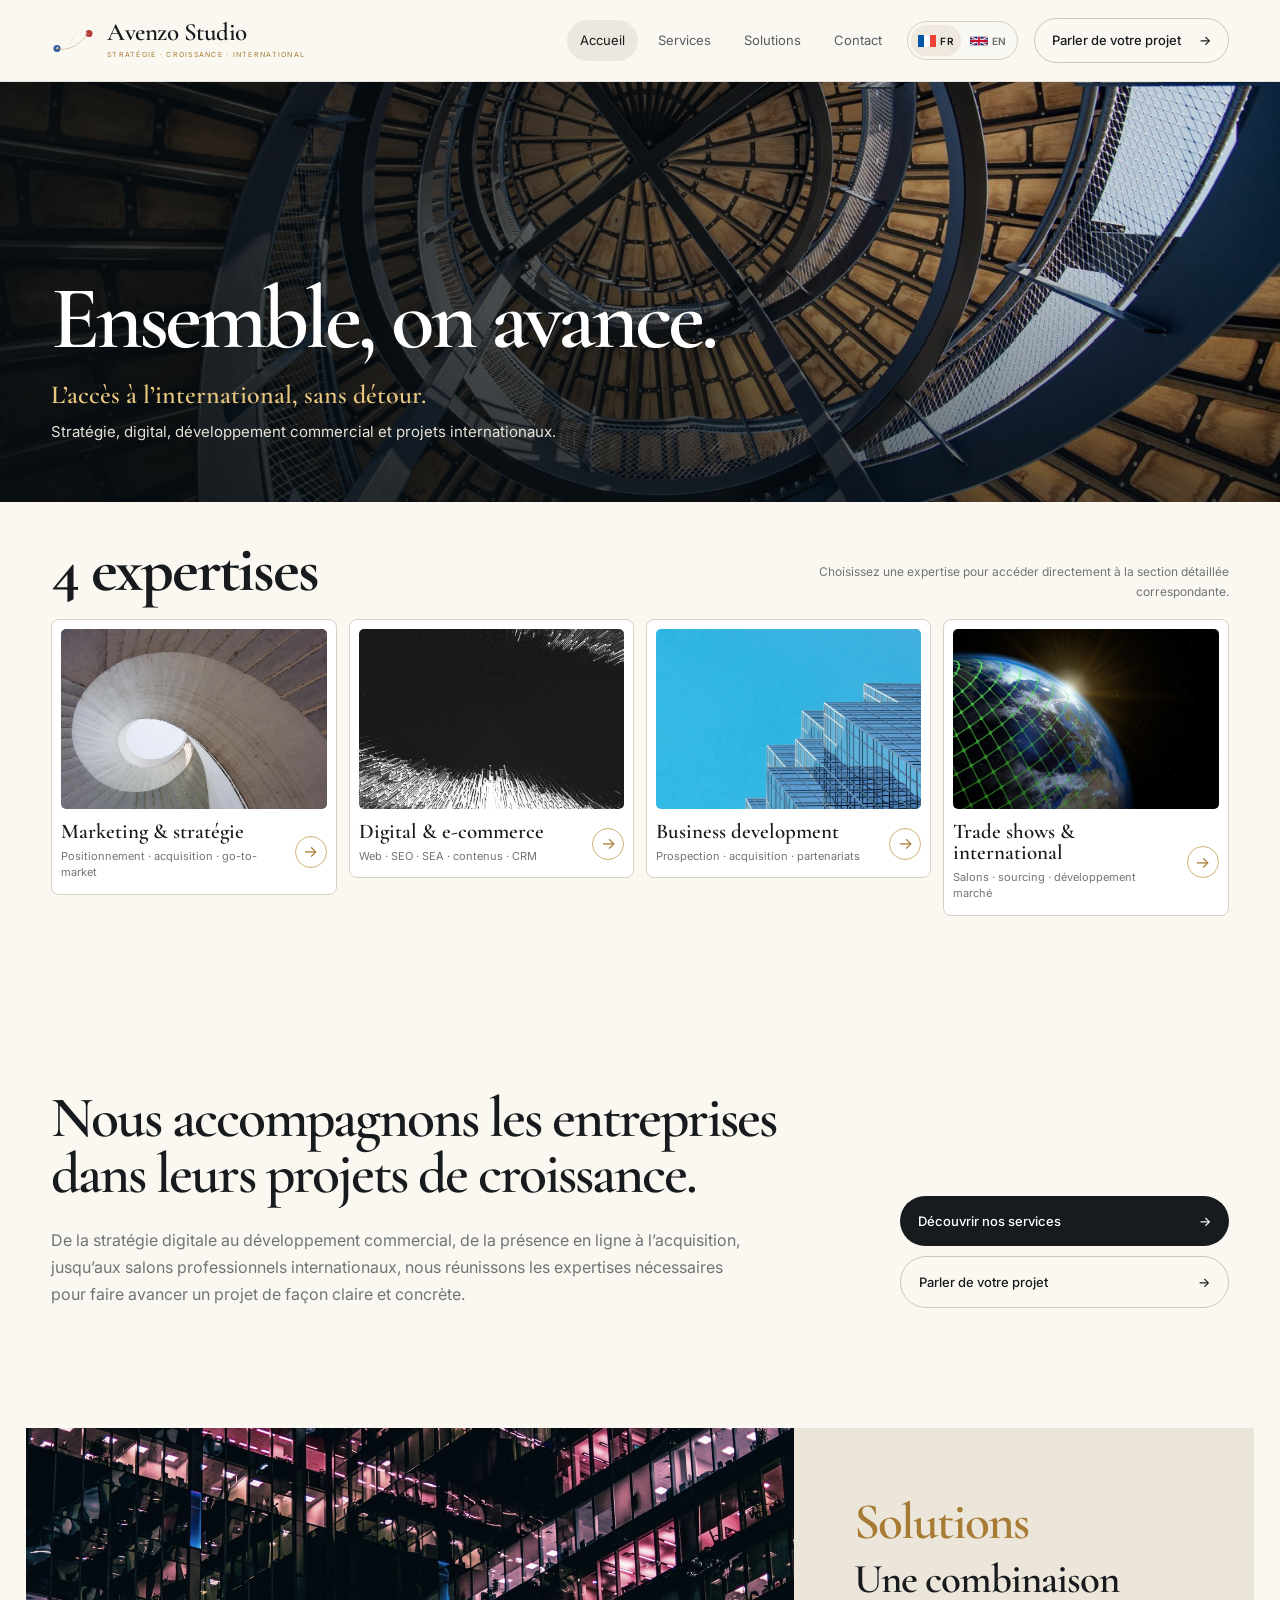
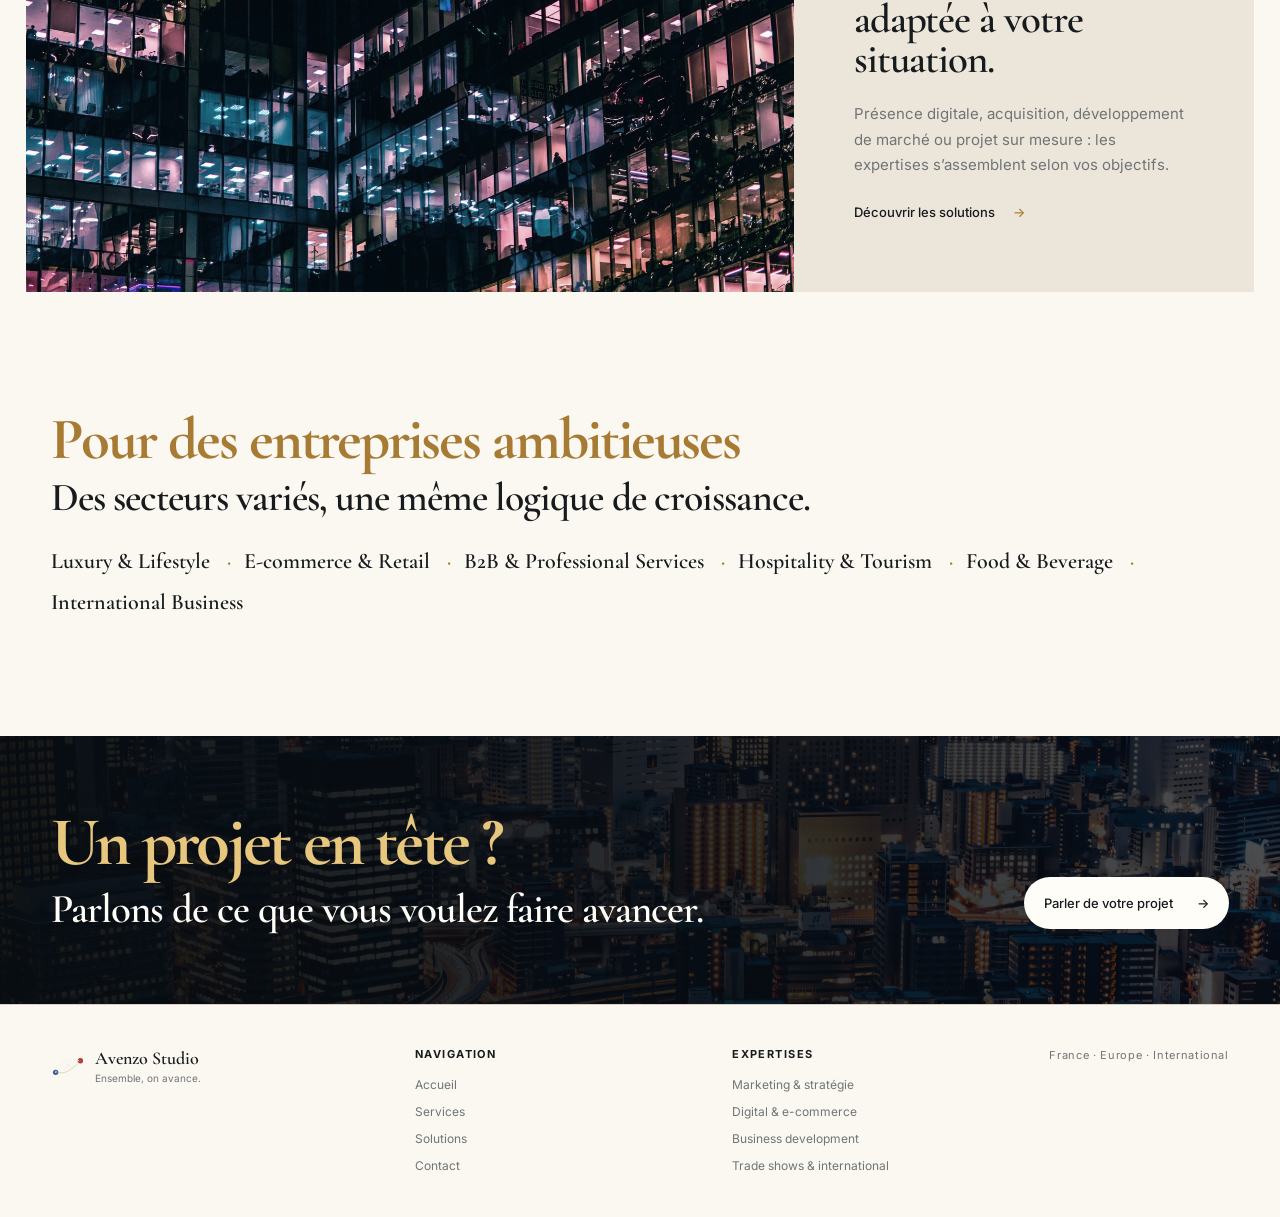
==== commit 93d1e59b: "Use real SVG flags on index.html" ====
--- a/index.html
+++ b/index.html
@@ -51,8 +51,8 @@
       <a href="/contact">Contact</a>
     </nav>
     <nav class="language-switch" aria-label="Langue">
-      <a class="active" aria-current="page" href="/" lang="fr" hreflang="fr" aria-label="Français" title="Français"><span aria-hidden="true">🇫🇷</span><span class="lang-code">FR</span></a>
-      <a href="/en/" lang="en" hreflang="en" aria-label="English" title="English"><span aria-hidden="true">🇬🇧</span><span class="lang-code">EN</span></a>
+      <a class="active" aria-current="page" href="/" lang="fr" hreflang="fr" aria-label="Français" title="Français"><img class="lang-flag" src="/assets/flag-fr.svg" alt="" width="18" height="12" aria-hidden="true"><span class="lang-code">FR</span></a>
+      <a href="/en/" lang="en" hreflang="en" aria-label="English" title="English"><img class="lang-flag" src="/assets/flag-gb.svg" alt="" width="18" height="12" aria-hidden="true"><span class="lang-code">EN</span></a>
     </nav>
     <a class="header-cta" href="/contact">Parler de votre projet <span>→</span></a>
   </header>
